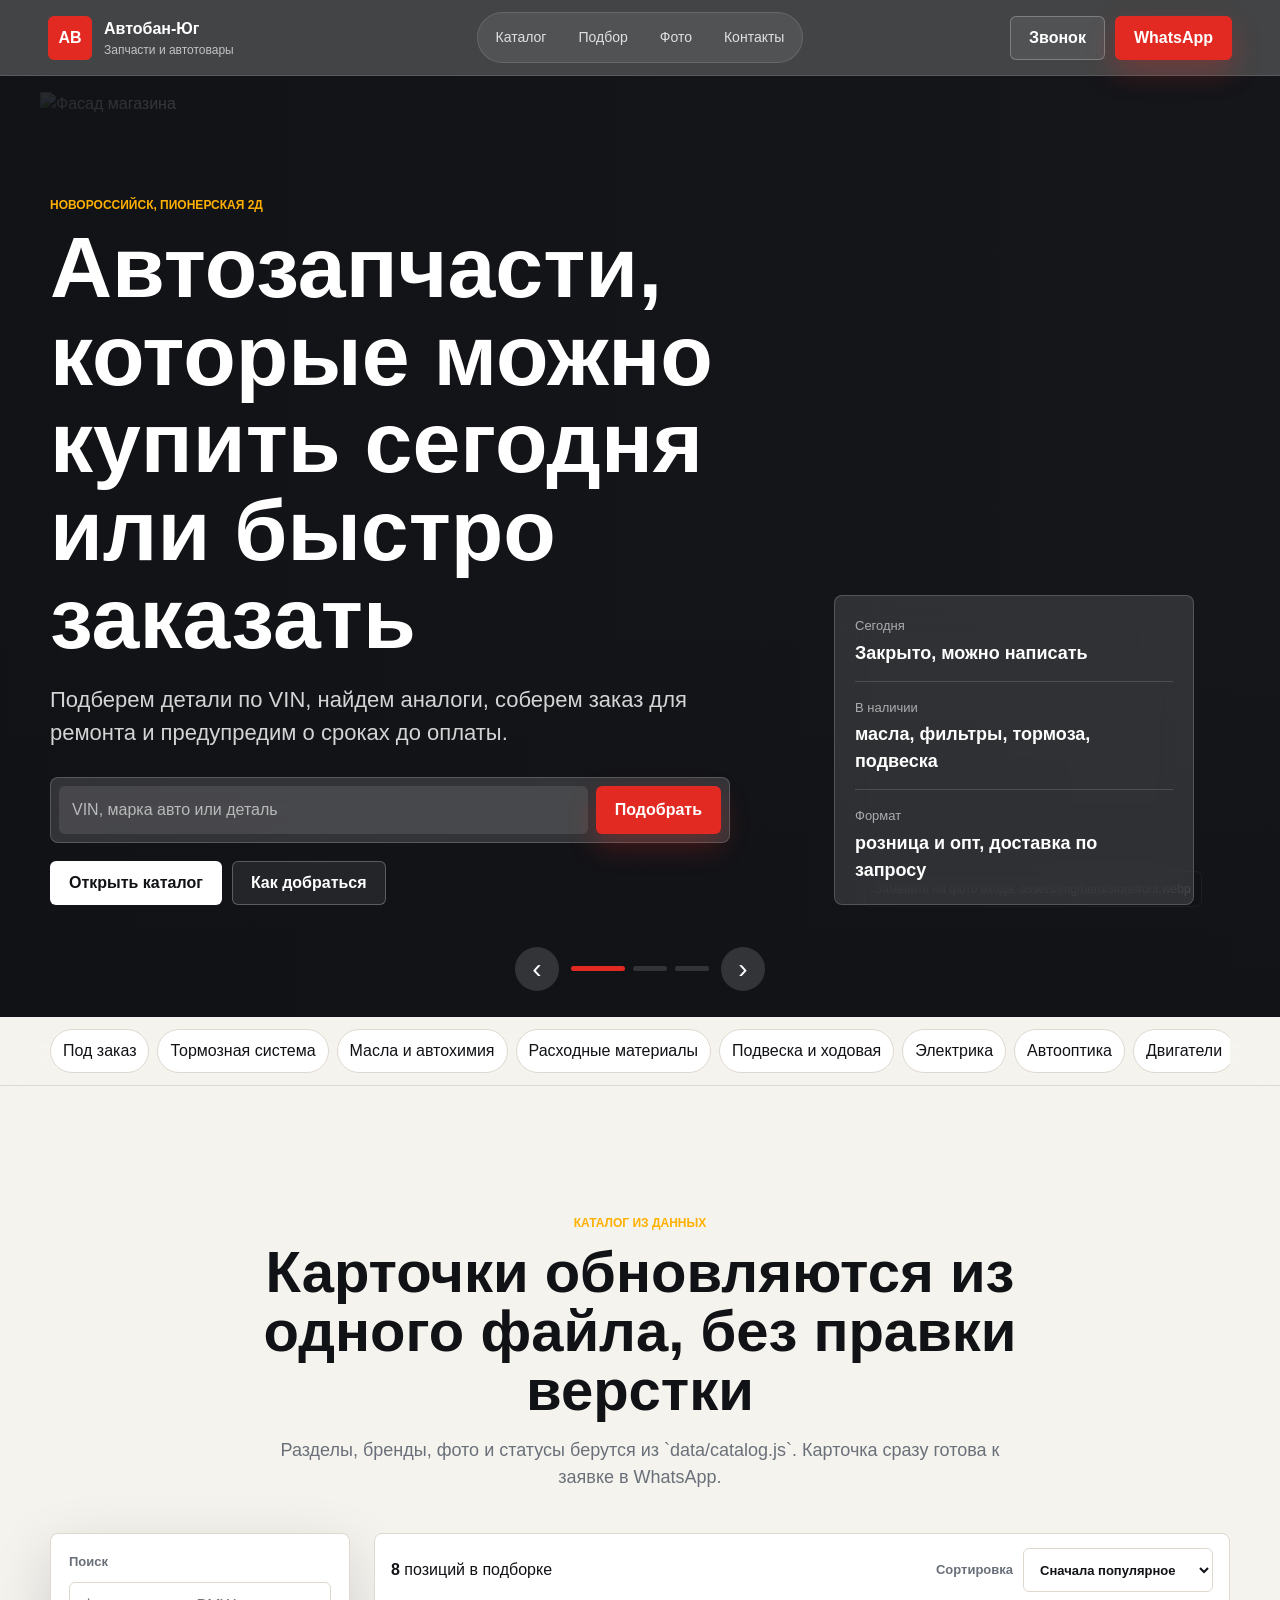
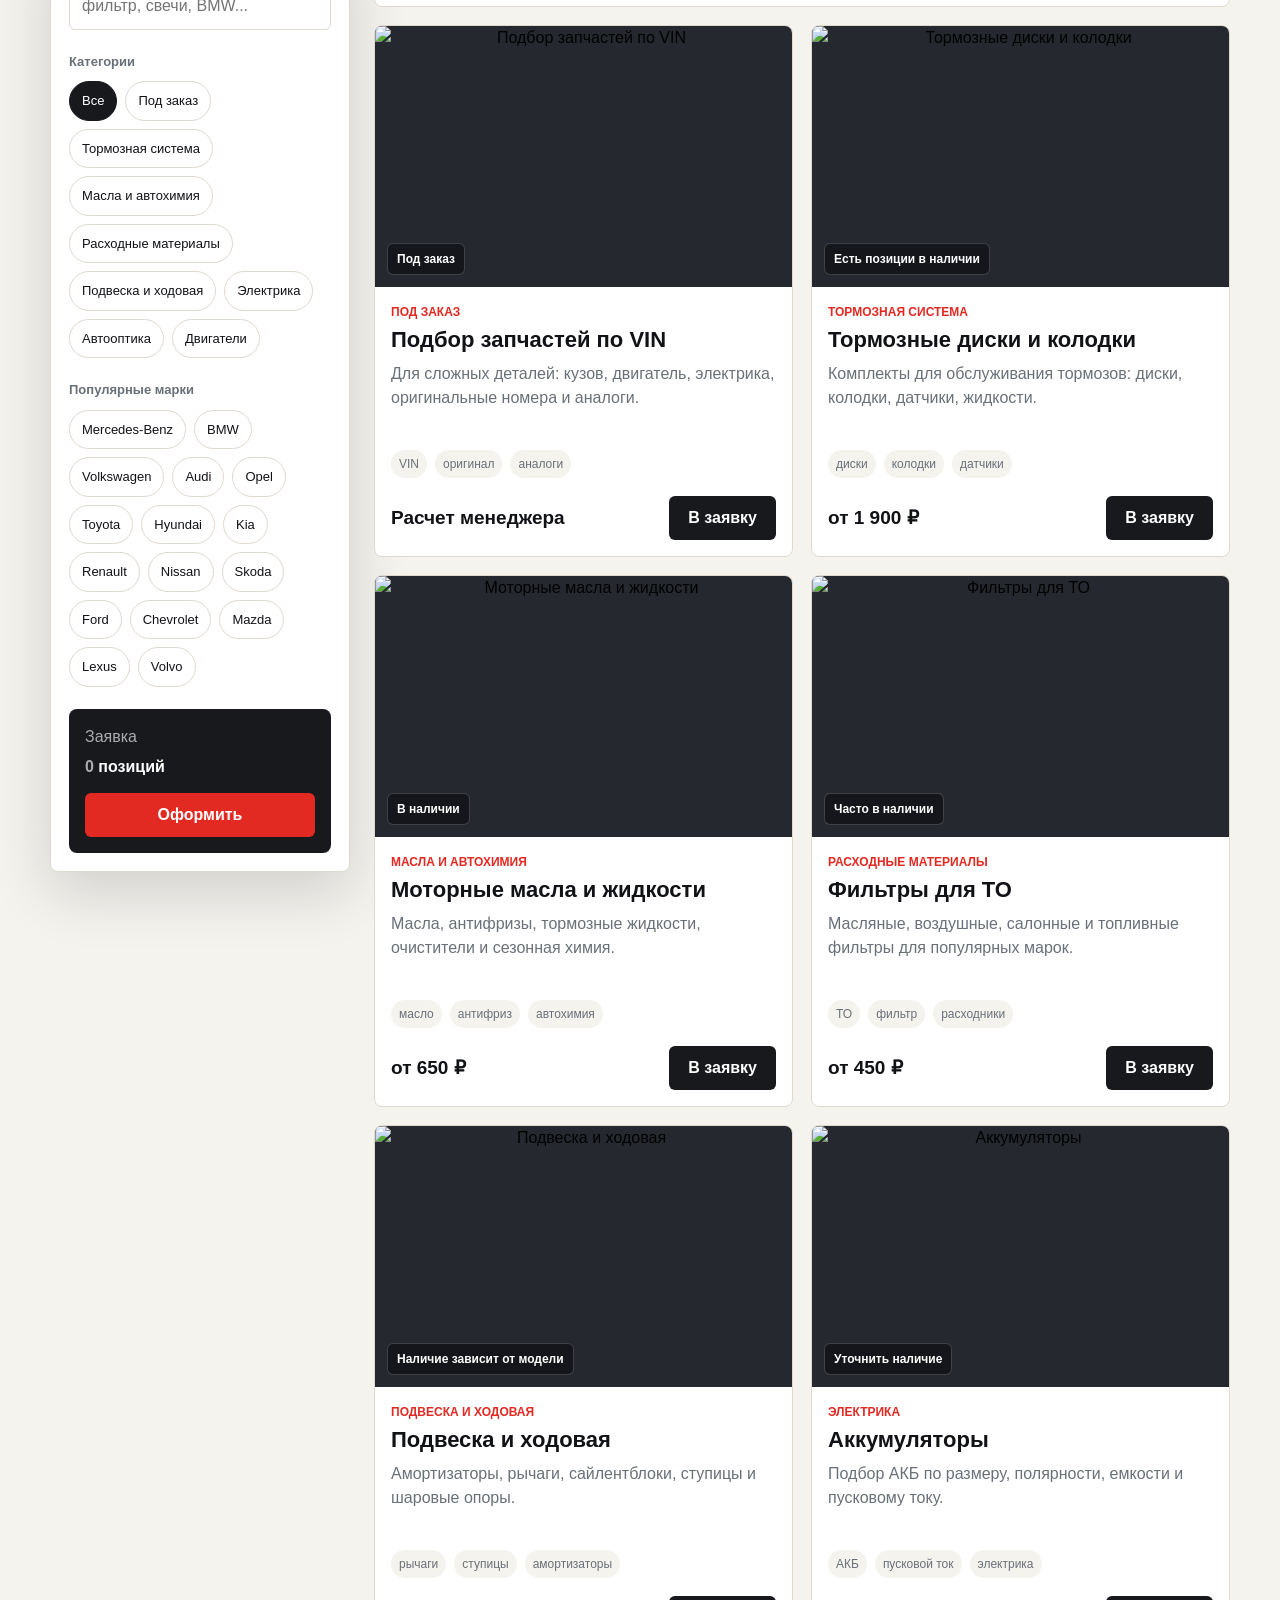
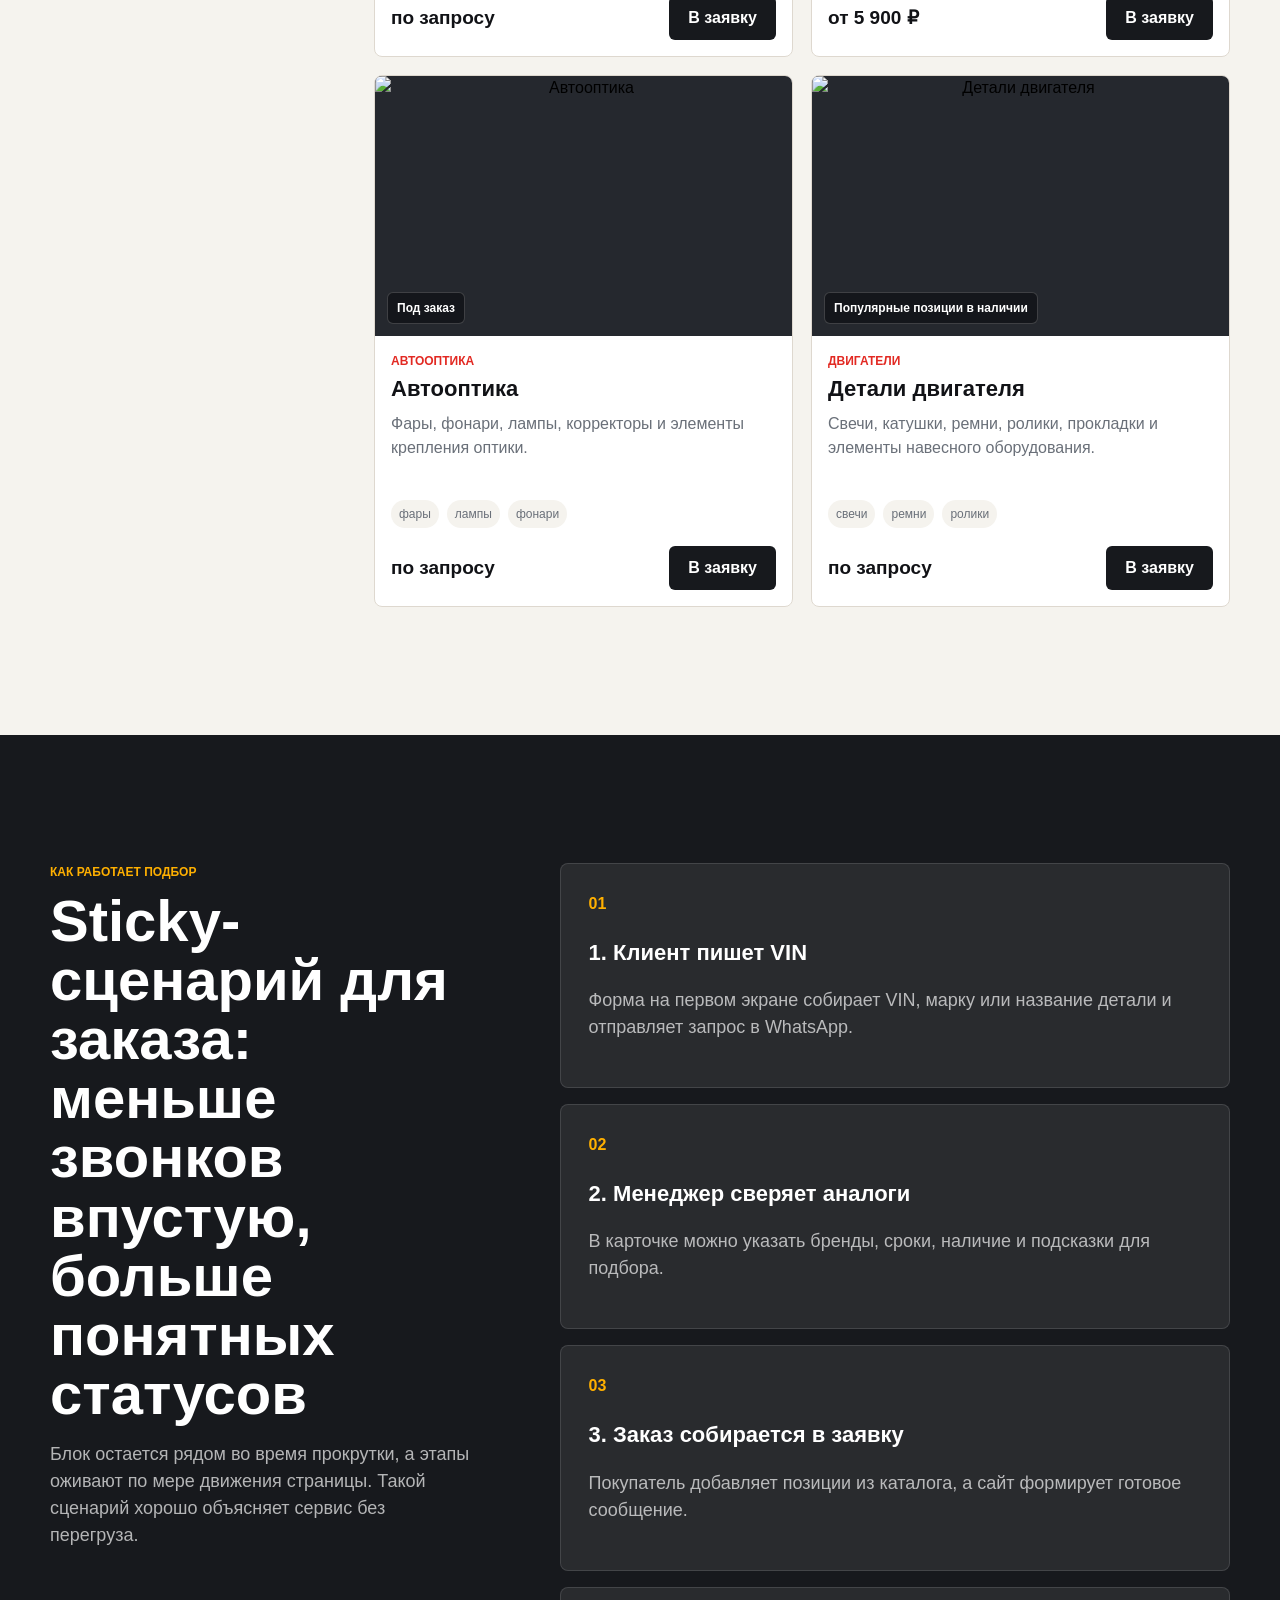
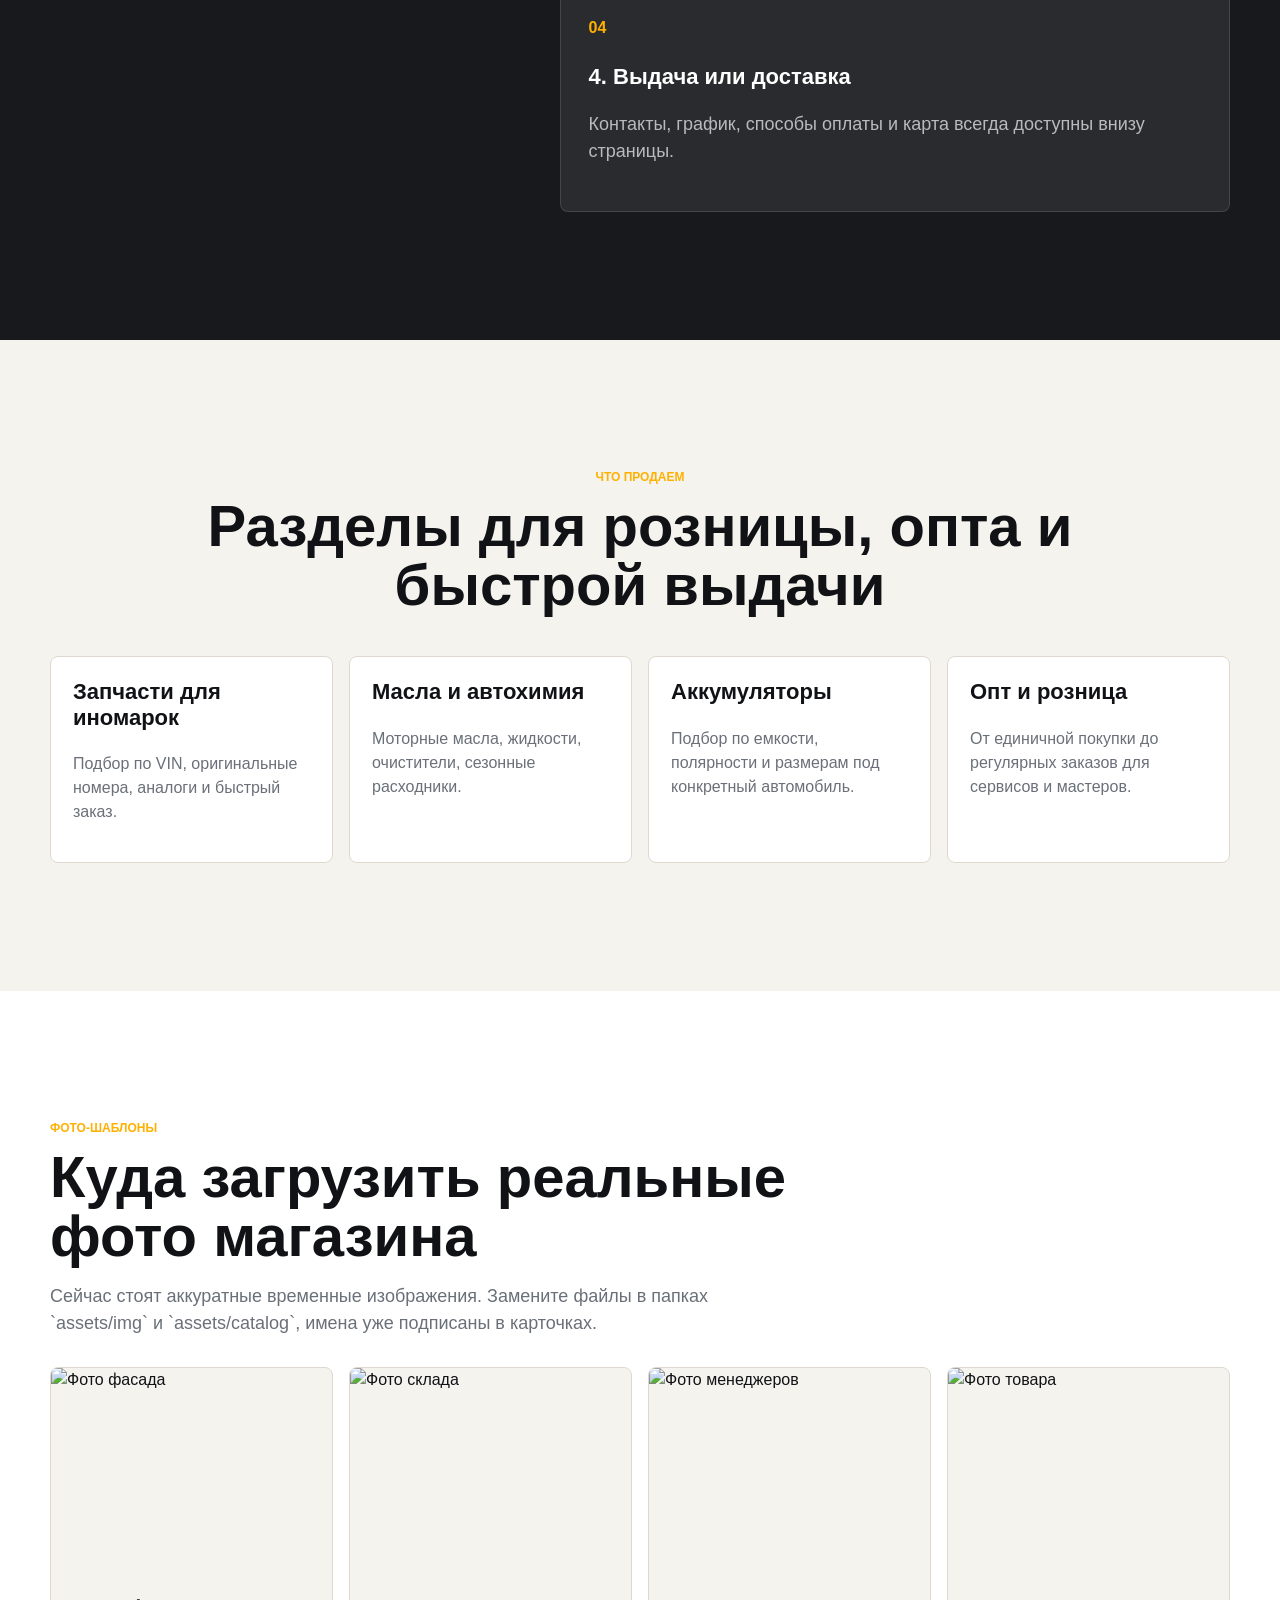
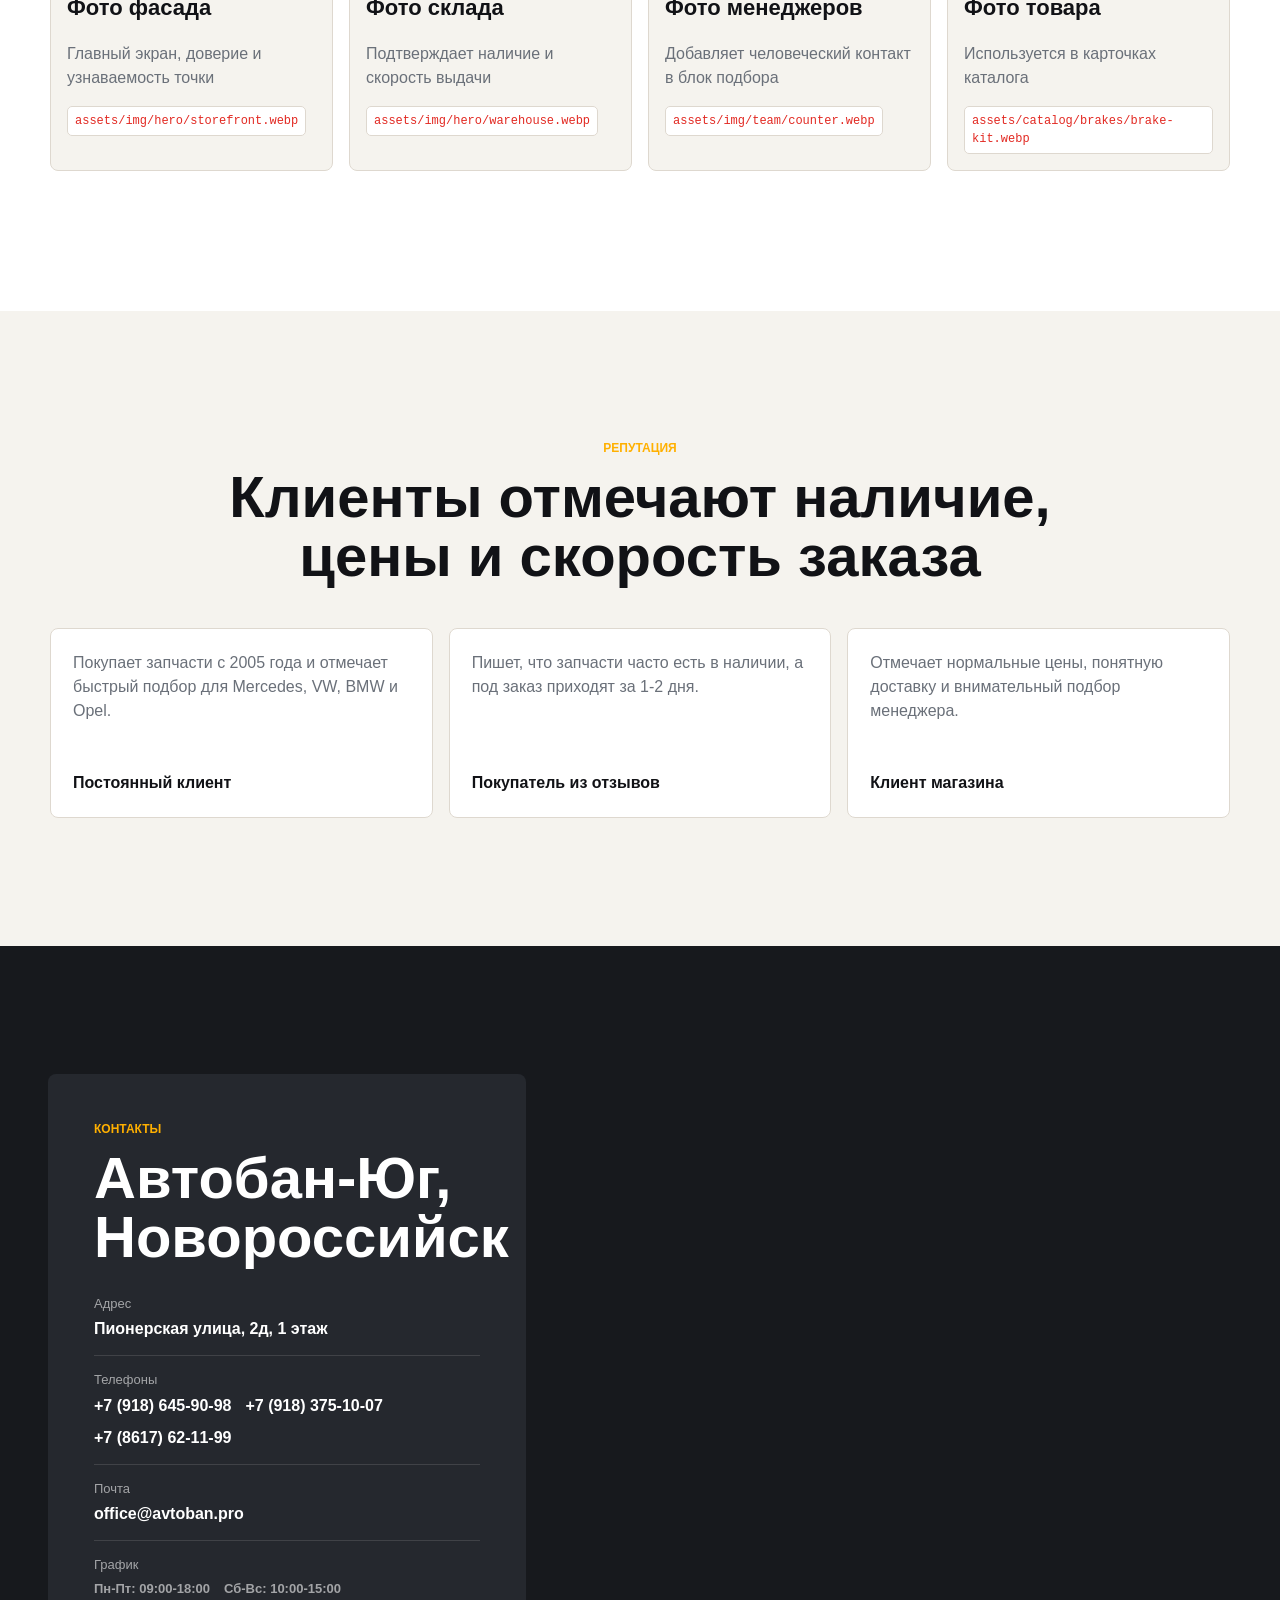
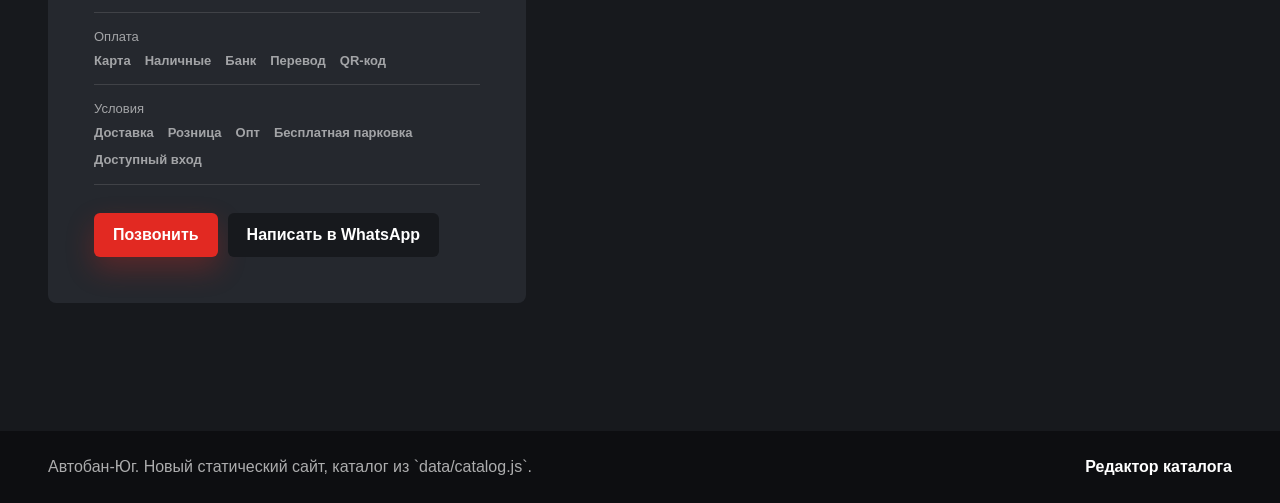
==== index.html @ ac9e3231 "Initial static site for Avtoban" ====
<!doctype html>
<html lang="ru">
  <head>
    <meta charset="utf-8" />
    <meta name="viewport" content="width=device-width, initial-scale=1" />
    <meta
      name="description"
      content="Автобан-Юг: автозапчасти, масла, автохимия и подбор деталей по VIN в Новороссийске."
    />
    <title>Автобан-Юг | Автозапчасти в Новороссийске</title>
    <link rel="preconnect" href="https://images.unsplash.com" />
    <link rel="stylesheet" href="styles.css" />
  </head>
  <body>
    <header class="site-header" data-header>
      <a class="brand" href="#top" aria-label="Автобан-Юг, на главную">
        <span class="brand__mark">AB</span>
        <span>
          <strong>Автобан-Юг</strong>
          <small>Запчасти и автотовары</small>
        </span>
      </a>

      <nav class="main-nav" aria-label="Основная навигация">
        <a href="#catalog">Каталог</a>
        <a href="#process">Подбор</a>
        <a href="#gallery">Фото</a>
        <a href="#contacts">Контакты</a>
      </nav>

      <div class="header-actions">
        <a class="icon-link" href="tel:+79186459098" aria-label="Позвонить">Звонок</a>
        <a
          class="button button--accent"
          href="https://wa.me/79186459098"
          target="_blank"
          rel="noreferrer"
        >
          WhatsApp
        </a>
      </div>
    </header>

    <main id="top">
      <section class="hero" aria-label="Главный экран">
        <div class="hero__media" id="heroTrack"></div>
        <div class="hero__shade"></div>

        <div class="hero__content">
          <div class="hero__copy reveal">
            <p class="eyebrow">Новороссийск, Пионерская 2д</p>
            <h1>Автозапчасти, которые можно купить сегодня или быстро заказать</h1>
            <p class="lead">
              Подберем детали по VIN, найдем аналоги, соберем заказ для ремонта и
              предупредим о сроках до оплаты.
            </p>

            <form class="vin-form" id="vinForm">
              <label class="sr-only" for="vinInput">VIN, марка или название детали</label>
              <input
                id="vinInput"
                name="vin"
                type="text"
                autocomplete="off"
                placeholder="VIN, марка авто или деталь"
              />
              <button class="button button--accent" type="submit">Подобрать</button>
            </form>

            <div class="hero__actions">
              <a class="button button--light" href="#catalog">Открыть каталог</a>
              <a class="button button--ghost" href="#contacts">Как добраться</a>
            </div>
          </div>

          <aside class="hero-panel reveal" aria-label="Короткая информация">
            <div>
              <span class="hero-panel__label">Сегодня</span>
              <strong data-open-status>Проверяем график</strong>
            </div>
            <div>
              <span class="hero-panel__label">В наличии</span>
              <strong>масла, фильтры, тормоза, подвеска</strong>
            </div>
            <div>
              <span class="hero-panel__label">Формат</span>
              <strong>розница и опт, доставка по запросу</strong>
            </div>
          </aside>
        </div>

        <div class="hero-controls" aria-label="Слайды">
          <button class="slider-arrow" type="button" data-hero-prev aria-label="Предыдущий слайд">
            ‹
          </button>
          <div class="hero-dots" id="heroDots"></div>
          <button class="slider-arrow" type="button" data-hero-next aria-label="Следующий слайд">
            ›
          </button>
        </div>
      </section>

      <section class="quick-strip" aria-label="Быстрые разделы">
        <div class="quick-strip__inner" id="quickCategories"></div>
      </section>

      <section class="section section--catalog" id="catalog">
        <div class="section-heading reveal">
          <p class="eyebrow">Каталог из данных</p>
          <h2>Карточки обновляются из одного файла, без правки верстки</h2>
          <p>
            Разделы, бренды, фото и статусы берутся из `data/catalog.js`.
            Карточка сразу готова к заявке в WhatsApp.
          </p>
        </div>

        <div class="catalog-layout">
          <aside class="catalog-panel reveal">
            <div class="field">
              <label for="catalogSearch">Поиск</label>
              <input id="catalogSearch" type="search" placeholder="фильтр, свечи, BMW..." />
            </div>

            <div class="field">
              <span class="field__label">Категории</span>
              <div class="chip-list" id="categoryFilters"></div>
            </div>

            <div class="field">
              <span class="field__label">Популярные марки</span>
              <div class="brand-cloud" id="brandCloud"></div>
            </div>

            <div class="request-box" aria-live="polite">
              <span>Заявка</span>
              <strong><span data-request-count>0</span> позиций</strong>
              <button class="button button--dark" type="button" data-open-request>
                Оформить
              </button>
            </div>
          </aside>

          <div class="catalog-main">
            <div class="catalog-toolbar reveal">
              <p><strong data-catalog-count>0</strong> позиций в подборке</p>
              <label class="sort-control">
                Сортировка
                <select id="catalogSort">
                  <option value="priority">Сначала популярное</option>
                  <option value="stock">Сначала в наличии</option>
                  <option value="name">По названию</option>
                </select>
              </label>
            </div>

            <div class="product-grid" id="productGrid"></div>
          </div>
        </div>
      </section>

      <section class="section section--flow" id="process">
        <div class="flow-layout">
          <div class="flow-copy reveal">
            <p class="eyebrow">Как работает подбор</p>
            <h2>Sticky-сценарий для заказа: меньше звонков впустую, больше понятных статусов</h2>
            <p>
              Блок остается рядом во время прокрутки, а этапы оживают по мере движения
              страницы. Такой сценарий хорошо объясняет сервис без перегруза.
            </p>
          </div>

          <div class="flow-steps" id="flowSteps"></div>
        </div>
      </section>

      <section class="section section--services" id="services">
        <div class="section-heading reveal">
          <p class="eyebrow">Что продаем</p>
          <h2>Разделы для розницы, опта и быстрой выдачи</h2>
        </div>
        <div class="service-grid" id="serviceGrid"></div>
      </section>

      <section class="gallery-section" id="gallery">
        <div class="gallery-track">
          <div class="gallery-intro reveal">
            <p class="eyebrow">Фото-шаблоны</p>
            <h2>Куда загрузить реальные фото магазина</h2>
            <p>
              Сейчас стоят аккуратные временные изображения. Замените файлы в папках
              `assets/img` и `assets/catalog`, имена уже подписаны в карточках.
            </p>
          </div>
          <div class="gallery-cards" id="galleryCards"></div>
        </div>
      </section>

      <section class="section section--reviews">
        <div class="section-heading reveal">
          <p class="eyebrow">Репутация</p>
          <h2>Клиенты отмечают наличие, цены и скорость заказа</h2>
        </div>
        <div class="review-grid" id="reviewGrid"></div>
      </section>

      <section class="contact-section" id="contacts">
        <div class="contact-card reveal">
          <p class="eyebrow">Контакты</p>
          <h2>Автобан-Юг, Новороссийск</h2>
          <div class="contact-list" id="contactList"></div>
          <div class="contact-actions">
            <a class="button button--accent" href="tel:+79186459098">Позвонить</a>
            <a
              class="button button--dark"
              href="https://wa.me/79186459098"
              target="_blank"
              rel="noreferrer"
            >
              Написать в WhatsApp
            </a>
          </div>
        </div>
        <div class="map-card reveal" aria-label="Карта">
          <iframe
            title="Автобан-Юг на карте"
            src="https://yandex.ru/map-widget/v1/?ll=37.783001%2C44.692404&z=16&text=%D0%9D%D0%BE%D0%B2%D0%BE%D1%80%D0%BE%D1%81%D1%81%D0%B8%D0%B9%D1%81%D0%BA%2C%20%D0%9F%D0%B8%D0%BE%D0%BD%D0%B5%D1%80%D1%81%D0%BA%D0%B0%D1%8F%202%D0%B4"
            loading="lazy"
            referrerpolicy="no-referrer-when-downgrade"
          ></iframe>
        </div>
      </section>
    </main>

    <div class="request-drawer" data-request-drawer aria-hidden="true">
      <div class="request-drawer__panel" role="dialog" aria-modal="true" aria-label="Заявка">
        <button class="close-button" type="button" data-close-request aria-label="Закрыть">×</button>
        <p class="eyebrow">Заявка</p>
        <h2>Позиции для подбора</h2>
        <div class="request-items" data-request-items></div>
        <form class="request-form" id="requestForm">
          <label>
            Ваше имя
            <input name="name" type="text" placeholder="Например, Андрей" />
          </label>
          <label>
            Телефон
            <input name="phone" type="tel" placeholder="+7..." />
          </label>
          <label>
            Автомобиль / VIN
            <textarea name="car" rows="3" placeholder="Марка, модель, год, VIN"></textarea>
          </label>
          <button class="button button--accent" type="submit">Отправить в WhatsApp</button>
        </form>
      </div>
    </div>

    <dialog class="product-dialog" id="productDialog">
      <button class="close-button" type="button" data-close-dialog aria-label="Закрыть">×</button>
      <div id="dialogContent"></div>
    </dialog>

    <template id="productTemplate">
      <article class="product-card reveal">
        <button class="product-card__image" type="button" data-open-product>
          <img loading="lazy" alt="" />
          <span class="stock-badge"></span>
        </button>
        <div class="product-card__body">
          <p class="product-card__category"></p>
          <h3></h3>
          <p class="product-card__text"></p>
          <div class="tag-row"></div>
          <div class="product-card__footer">
            <strong class="price-label"></strong>
            <button class="button button--dark" type="button" data-add-request>
              В заявку
            </button>
          </div>
        </div>
      </article>
    </template>

    <footer class="site-footer">
      <p>Автобан-Юг. Новый статический сайт, каталог из `data/catalog.js`.</p>
      <a href="admin.html">Редактор каталога</a>
    </footer>

    <script src="data/catalog.js"></script>
    <script src="scripts.js"></script>
  </body>
</html>
---- styles.css ----
:root {
  color-scheme: light;
  --ink: #111216;
  --muted: #6a7079;
  --paper: #f5f3ee;
  --panel: #ffffff;
  --line: #ded8cf;
  --dark: #17191d;
  --dark-2: #25282e;
  --accent: #e22922;
  --accent-2: #ffb000;
  --green: #20715d;
  --shadow: 0 20px 60px rgba(17, 18, 22, 0.16);
  --radius: 8px;
  --header-h: 76px;
}

* {
  box-sizing: border-box;
}

html {
  scroll-behavior: smooth;
}

body {
  margin: 0;
  background: var(--paper);
  color: var(--ink);
  font-family: Inter, "Segoe UI", Arial, sans-serif;
  line-height: 1.5;
}

body:has(.request-drawer.is-open) {
  overflow: hidden;
}

a {
  color: inherit;
  text-decoration: none;
}

img {
  display: block;
  max-width: 100%;
}

button,
input,
textarea,
select {
  font: inherit;
}

.sr-only {
  position: absolute;
  width: 1px;
  height: 1px;
  padding: 0;
  margin: -1px;
  overflow: hidden;
  clip: rect(0, 0, 0, 0);
  white-space: nowrap;
  border: 0;
}

.site-header {
  position: sticky;
  top: 0;
  z-index: 50;
  display: grid;
  grid-template-columns: minmax(180px, 1fr) auto minmax(180px, 1fr);
  align-items: center;
  gap: 24px;
  min-height: var(--header-h);
  padding: 12px clamp(16px, 4vw, 48px);
  color: #fff;
  background: rgba(17, 18, 22, 0.78);
  backdrop-filter: blur(18px);
  border-bottom: 1px solid rgba(255, 255, 255, 0.12);
  transition: background 260ms ease, box-shadow 260ms ease;
}

.site-header.is-scrolled {
  background: rgba(17, 18, 22, 0.94);
  box-shadow: 0 12px 30px rgba(0, 0, 0, 0.18);
}

.brand {
  display: inline-flex;
  align-items: center;
  gap: 12px;
  min-width: 0;
}

.brand__mark {
  display: grid;
  place-items: center;
  width: 44px;
  height: 44px;
  color: #fff;
  background: var(--accent);
  border-radius: 6px;
  font-weight: 900;
  letter-spacing: 0;
}

.brand strong,
.brand small {
  display: block;
  white-space: nowrap;
}

.brand small {
  color: rgba(255, 255, 255, 0.68);
  font-size: 12px;
}

.main-nav {
  display: inline-flex;
  align-items: center;
  justify-content: center;
  gap: 8px;
  padding: 6px;
  border: 1px solid rgba(255, 255, 255, 0.12);
  border-radius: 999px;
  background: rgba(255, 255, 255, 0.08);
}

.main-nav a {
  padding: 8px 12px;
  border-radius: 999px;
  color: rgba(255, 255, 255, 0.82);
  font-size: 14px;
  transition: color 160ms ease, background 160ms ease;
}

.main-nav a:hover,
.main-nav a:focus-visible {
  color: #fff;
  background: rgba(255, 255, 255, 0.12);
}

.header-actions {
  display: flex;
  justify-content: flex-end;
  align-items: center;
  gap: 10px;
}

.button,
.icon-link {
  display: inline-flex;
  align-items: center;
  justify-content: center;
  min-height: 44px;
  padding: 0 18px;
  border: 1px solid transparent;
  border-radius: 6px;
  font-weight: 800;
  cursor: pointer;
  transition: transform 180ms ease, box-shadow 180ms ease, background 180ms ease, color 180ms ease;
}

.button:hover,
.icon-link:hover {
  transform: translateY(-2px);
}

.button--accent {
  color: #fff;
  background: var(--accent);
  box-shadow: 0 12px 28px rgba(226, 41, 34, 0.28);
}

.button--dark {
  color: #fff;
  background: var(--dark);
}

.button--light {
  color: var(--ink);
  background: #fff;
}

.button--ghost,
.icon-link {
  color: #fff;
  border-color: rgba(255, 255, 255, 0.26);
  background: rgba(255, 255, 255, 0.08);
}

.hero {
  position: relative;
  min-height: calc(100vh - var(--header-h));
  display: grid;
  align-items: end;
  overflow: hidden;
  color: #fff;
  background: var(--dark);
}

.hero__media,
.hero-slide,
.hero__shade {
  position: absolute;
  inset: 0;
}

.hero-slide {
  opacity: 0;
  transform: scale(1.04);
  transition: opacity 900ms ease, transform 2200ms ease;
}

.hero-slide.is-active {
  opacity: 1;
  transform: scale(1);
}

.hero-slide img {
  width: 100%;
  height: 100%;
  object-fit: cover;
}

.hero-slide figcaption {
  position: absolute;
  right: clamp(14px, 3vw, 42px);
  bottom: 94px;
  max-width: min(360px, 80vw);
  padding: 8px 10px;
  color: rgba(255, 255, 255, 0.78);
  font-size: 12px;
  background: rgba(17, 18, 22, 0.66);
  border: 1px solid rgba(255, 255, 255, 0.16);
  border-radius: 6px;
}

.hero__shade {
  background:
    linear-gradient(90deg, rgba(17, 18, 22, 0.9) 0%, rgba(17, 18, 22, 0.62) 42%, rgba(17, 18, 22, 0.28) 100%),
    linear-gradient(0deg, rgba(17, 18, 22, 0.78), rgba(17, 18, 22, 0.18) 42%);
}

.hero__content {
  position: relative;
  z-index: 2;
  width: min(1180px, calc(100% - 32px));
  margin: 0 auto;
  padding: clamp(64px, 10vw, 120px) 0 112px;
  display: grid;
  grid-template-columns: minmax(0, 720px) minmax(280px, 360px);
  align-items: end;
  gap: clamp(24px, 5vw, 64px);
}

.eyebrow {
  margin: 0 0 10px;
  color: var(--accent-2);
  font-size: 12px;
  font-weight: 900;
  letter-spacing: 0;
  text-transform: uppercase;
}

h1,
h2,
h3,
p {
  margin-top: 0;
}

h1,
h2 {
  line-height: 1.02;
  letter-spacing: 0;
}

h1 {
  max-width: 760px;
  margin-bottom: 20px;
  font-size: clamp(42px, 7vw, 86px);
}

h2 {
  margin-bottom: 18px;
  font-size: clamp(32px, 5vw, 58px);
}

h3 {
  line-height: 1.15;
  font-size: 22px;
}

.lead {
  max-width: 650px;
  color: rgba(255, 255, 255, 0.82);
  font-size: clamp(18px, 2vw, 22px);
}

.vin-form {
  display: grid;
  grid-template-columns: minmax(0, 1fr) auto;
  gap: 8px;
  max-width: 680px;
  margin: 28px 0 18px;
  padding: 8px;
  background: rgba(255, 255, 255, 0.14);
  border: 1px solid rgba(255, 255, 255, 0.18);
  border-radius: 8px;
  backdrop-filter: blur(18px);
}

.vin-form input,
.field input,
.request-form input,
.request-form textarea,
.sort-control select,
.admin-form input,
.admin-form textarea,
.admin-form select {
  width: 100%;
  min-height: 44px;
  padding: 11px 12px;
  color: var(--ink);
  background: #fff;
  border: 1px solid var(--line);
  border-radius: 6px;
  outline: none;
}

.vin-form input {
  color: #fff;
  background: rgba(255, 255, 255, 0.1);
  border-color: transparent;
}

.vin-form input::placeholder {
  color: rgba(255, 255, 255, 0.62);
}

.hero__actions,
.contact-actions {
  display: flex;
  flex-wrap: wrap;
  gap: 10px;
}

.hero-panel {
  display: grid;
  gap: 16px;
  padding: 20px;
  background: rgba(255, 255, 255, 0.12);
  border: 1px solid rgba(255, 255, 255, 0.18);
  border-radius: var(--radius);
  backdrop-filter: blur(18px);
}

.hero-panel div {
  padding-bottom: 14px;
  border-bottom: 1px solid rgba(255, 255, 255, 0.14);
}

.hero-panel div:last-child {
  padding-bottom: 0;
  border-bottom: 0;
}

.hero-panel__label {
  display: block;
  color: rgba(255, 255, 255, 0.6);
  font-size: 13px;
}

.hero-panel strong {
  display: block;
  margin-top: 4px;
  font-size: 18px;
}

.hero-controls {
  position: absolute;
  left: 50%;
  bottom: 26px;
  z-index: 3;
  display: inline-flex;
  align-items: center;
  gap: 12px;
  transform: translateX(-50%);
}

.slider-arrow,
.hero-dot {
  border: 0;
  color: #fff;
  background: rgba(255, 255, 255, 0.14);
  cursor: pointer;
}

.slider-arrow {
  width: 44px;
  height: 44px;
  border-radius: 50%;
  font-size: 28px;
  line-height: 1;
}

.hero-dots {
  display: inline-flex;
  gap: 8px;
}

.hero-dot {
  width: 34px;
  height: 5px;
  padding: 0;
  border-radius: 999px;
  transition: width 180ms ease, background 180ms ease;
}

.hero-dot.is-active {
  width: 54px;
  background: var(--accent);
}

.quick-strip {
  position: sticky;
  top: var(--header-h);
  z-index: 20;
  padding: 12px 0;
  background: rgba(245, 243, 238, 0.92);
  border-bottom: 1px solid var(--line);
  backdrop-filter: blur(18px);
}

.quick-strip__inner {
  display: flex;
  gap: 8px;
  width: min(1180px, calc(100% - 32px));
  margin: 0 auto;
  overflow-x: auto;
  scrollbar-width: none;
}

.quick-strip__inner::-webkit-scrollbar {
  display: none;
}

.quick-strip a,
.chip,
.brand-pill {
  flex: 0 0 auto;
  padding: 9px 12px;
  color: var(--ink);
  background: #fff;
  border: 1px solid var(--line);
  border-radius: 999px;
  cursor: pointer;
  transition: background 180ms ease, color 180ms ease, border-color 180ms ease;
}

.quick-strip a:hover,
.chip.is-active,
.brand-pill.is-active {
  color: #fff;
  background: var(--dark);
  border-color: var(--dark);
}

.section {
  padding: clamp(70px, 10vw, 130px) clamp(16px, 4vw, 48px);
}

.section-heading {
  width: min(900px, 100%);
  margin: 0 auto 42px;
  text-align: center;
}

.section-heading p:not(.eyebrow) {
  margin-inline: auto;
  max-width: 720px;
  color: var(--muted);
  font-size: 18px;
}

.catalog-layout {
  width: min(1180px, 100%);
  margin: 0 auto;
  display: grid;
  grid-template-columns: 300px minmax(0, 1fr);
  gap: 24px;
}

.catalog-panel {
  position: sticky;
  top: calc(var(--header-h) + 76px);
  align-self: start;
  display: grid;
  gap: 22px;
  padding: 18px;
  background: #fff;
  border: 1px solid var(--line);
  border-radius: var(--radius);
  box-shadow: var(--shadow);
}

.field {
  display: grid;
  gap: 10px;
}

.field label,
.field__label,
.sort-control {
  color: var(--muted);
  font-size: 13px;
  font-weight: 800;
}

.chip-list,
.brand-cloud,
.tag-row {
  display: flex;
  flex-wrap: wrap;
  gap: 8px;
}

.chip,
.brand-pill {
  font-size: 13px;
}

.request-box {
  display: grid;
  gap: 6px;
  padding: 16px;
  color: #fff;
  background: var(--dark);
  border-radius: var(--radius);
}

.request-box span {
  color: rgba(255, 255, 255, 0.64);
}

.request-box .button {
  margin-top: 8px;
  background: var(--accent);
}

.catalog-main {
  min-width: 0;
}

.catalog-toolbar {
  display: flex;
  align-items: center;
  justify-content: space-between;
  gap: 16px;
  margin-bottom: 18px;
  padding: 14px 16px;
  background: #fff;
  border: 1px solid var(--line);
  border-radius: var(--radius);
}

.catalog-toolbar p {
  margin: 0;
}

.sort-control {
  display: inline-flex;
  align-items: center;
  gap: 10px;
}

.sort-control select {
  min-width: 190px;
}

.product-grid {
  display: grid;
  grid-template-columns: repeat(2, minmax(0, 1fr));
  gap: 18px;
}

.product-card {
  overflow: hidden;
  background: #fff;
  border: 1px solid var(--line);
  border-radius: var(--radius);
  transition: transform 220ms ease, box-shadow 220ms ease, border-color 220ms ease;
}

.product-card:hover {
  transform: translateY(-5px);
  border-color: rgba(226, 41, 34, 0.32);
  box-shadow: var(--shadow);
}

.product-card__image {
  position: relative;
  width: 100%;
  aspect-ratio: 16 / 10;
  padding: 0;
  overflow: hidden;
  border: 0;
  background: var(--dark-2);
  cursor: pointer;
}

.product-card__image img {
  width: 100%;
  height: 100%;
  object-fit: cover;
  transition: transform 700ms ease;
}

.product-card:hover .product-card__image img {
  transform: scale(1.06);
}

.stock-badge {
  position: absolute;
  left: 12px;
  bottom: 12px;
  max-width: calc(100% - 24px);
  padding: 6px 9px;
  color: #fff;
  background: rgba(17, 18, 22, 0.76);
  border: 1px solid rgba(255, 255, 255, 0.18);
  border-radius: 6px;
  font-size: 12px;
  font-weight: 800;
}

.product-card__body {
  padding: 16px;
}

.product-card__category {
  margin-bottom: 6px;
  color: var(--accent);
  font-size: 12px;
  font-weight: 900;
  text-transform: uppercase;
}

.product-card h3 {
  margin-bottom: 10px;
  cursor: pointer;
}

.product-card__text {
  min-height: 72px;
  color: var(--muted);
}

.tag-row span {
  padding: 5px 8px;
  background: var(--paper);
  border-radius: 999px;
  color: var(--muted);
  font-size: 12px;
}

.product-card__footer {
  display: flex;
  align-items: center;
  justify-content: space-between;
  gap: 12px;
  margin-top: 18px;
}

.price-label {
  font-size: 19px;
}

.section--flow {
  background: var(--dark);
  color: #fff;
}

.flow-layout {
  width: min(1180px, 100%);
  margin: 0 auto;
  display: grid;
  grid-template-columns: minmax(260px, 420px) minmax(0, 1fr);
  gap: clamp(28px, 7vw, 90px);
}

.flow-copy {
  position: sticky;
  top: calc(var(--header-h) + 50px);
  align-self: start;
}

.flow-copy p:not(.eyebrow) {
  color: rgba(255, 255, 255, 0.68);
  font-size: 18px;
}

.flow-steps {
  display: grid;
  gap: 16px;
}

.flow-step {
  min-height: 210px;
  padding: 28px;
  background: rgba(255, 255, 255, 0.08);
  border: 1px solid rgba(255, 255, 255, 0.12);
  border-radius: var(--radius);
}

.flow-step span {
  display: inline-block;
  margin-bottom: 24px;
  color: var(--accent-2);
  font-weight: 900;
}

.flow-step p {
  color: rgba(255, 255, 255, 0.68);
  font-size: 18px;
}

.service-grid,
.review-grid {
  width: min(1180px, 100%);
  margin: 0 auto;
  display: grid;
  grid-template-columns: repeat(4, minmax(0, 1fr));
  gap: 16px;
}

.service-card,
.review-card {
  padding: 22px;
  background: #fff;
  border: 1px solid var(--line);
  border-radius: var(--radius);
}

.service-card p,
.review-card p {
  color: var(--muted);
}

.gallery-section {
  min-height: 100vh;
  padding: clamp(70px, 10vw, 130px) 0;
  background: #fff;
  overflow: hidden;
}

.gallery-track {
  width: min(1180px, calc(100% - 32px));
  margin: 0 auto;
}

.gallery-intro {
  max-width: 760px;
  margin-bottom: 30px;
}

.gallery-intro p:not(.eyebrow) {
  color: var(--muted);
  font-size: 18px;
}

.gallery-cards {
  display: grid;
  grid-template-columns: repeat(4, minmax(260px, 1fr));
  gap: 16px;
  overflow-x: auto;
  padding-bottom: 12px;
  scroll-snap-type: x mandatory;
}

.gallery-card {
  min-width: 260px;
  overflow: hidden;
  background: var(--paper);
  border: 1px solid var(--line);
  border-radius: var(--radius);
  scroll-snap-align: start;
}

.gallery-card img {
  width: 100%;
  aspect-ratio: 4 / 3;
  object-fit: cover;
}

.gallery-card div {
  padding: 16px;
}

.gallery-card p {
  color: var(--muted);
}

code {
  display: inline-block;
  max-width: 100%;
  padding: 5px 7px;
  overflow-wrap: anywhere;
  color: var(--accent);
  background: #fff;
  border: 1px solid var(--line);
  border-radius: 5px;
  font-size: 12px;
}

.review-grid {
  grid-template-columns: repeat(3, minmax(0, 1fr));
}

.review-card {
  min-height: 190px;
  display: flex;
  flex-direction: column;
  justify-content: space-between;
}

.contact-section {
  display: grid;
  grid-template-columns: minmax(300px, 0.82fr) minmax(320px, 1.18fr);
  gap: 18px;
  padding: clamp(70px, 10vw, 130px) clamp(16px, 4vw, 48px);
  background: var(--dark);
}

.contact-card,
.map-card {
  overflow: hidden;
  min-height: 560px;
  border-radius: var(--radius);
}

.contact-card {
  padding: clamp(24px, 5vw, 46px);
  color: #fff;
  background: var(--dark-2);
}

.contact-list {
  display: grid;
  gap: 14px;
  margin: 28px 0;
}

.contact-list div {
  display: grid;
  gap: 4px;
  padding-bottom: 14px;
  border-bottom: 1px solid rgba(255, 255, 255, 0.12);
}

.contact-list span {
  color: rgba(255, 255, 255, 0.58);
  font-size: 13px;
}

.contact-list strong {
  display: flex;
  flex-wrap: wrap;
  gap: 8px 14px;
  color: #fff;
}

.map-card iframe {
  width: 100%;
  height: 100%;
  min-height: 560px;
  border: 0;
  filter: saturate(0.9) contrast(1.02);
}

.request-drawer {
  position: fixed;
  inset: 0;
  z-index: 80;
  display: grid;
  justify-items: end;
  background: rgba(17, 18, 22, 0.42);
  opacity: 0;
  pointer-events: none;
  transition: opacity 220ms ease;
}

.request-drawer.is-open {
  opacity: 1;
  pointer-events: auto;
}

.request-drawer__panel {
  position: relative;
  width: min(480px, 100%);
  height: 100%;
  padding: 28px;
  overflow: auto;
  background: #fff;
  transform: translateX(100%);
  transition: transform 260ms ease;
}

.request-drawer.is-open .request-drawer__panel {
  transform: translateX(0);
}

.close-button {
  position: absolute;
  top: 14px;
  right: 14px;
  width: 42px;
  height: 42px;
  color: var(--ink);
  background: var(--paper);
  border: 1px solid var(--line);
  border-radius: 50%;
  font-size: 26px;
  line-height: 1;
  cursor: pointer;
}

.request-items {
  display: grid;
  gap: 10px;
  margin: 20px 0;
}

.request-item {
  position: relative;
  display: grid;
  gap: 3px;
  padding: 14px 46px 14px 14px;
  background: var(--paper);
  border: 1px solid var(--line);
  border-radius: var(--radius);
}

.request-item span,
.empty-state {
  color: var(--muted);
}

.request-item button {
  position: absolute;
  top: 10px;
  right: 10px;
  width: 28px;
  height: 28px;
  border: 0;
  border-radius: 50%;
  color: #fff;
  background: var(--accent);
  cursor: pointer;
}

.request-form {
  display: grid;
  gap: 14px;
}

.request-form label {
  display: grid;
  gap: 7px;
  color: var(--muted);
  font-size: 13px;
  font-weight: 800;
}

.product-dialog {
  width: min(900px, calc(100% - 32px));
  border: 0;
  border-radius: var(--radius);
  padding: 0;
  box-shadow: var(--shadow);
}

.product-dialog::backdrop {
  background: rgba(17, 18, 22, 0.55);
}

.dialog-grid {
  display: grid;
  grid-template-columns: minmax(260px, 0.9fr) minmax(280px, 1.1fr);
  gap: 28px;
  padding: 28px;
}

.dialog-grid img {
  width: 100%;
  height: 100%;
  min-height: 360px;
  object-fit: cover;
  border-radius: var(--radius);
}

.product-facts {
  display: grid;
  gap: 10px;
  margin: 24px 0;
}

.product-facts div {
  display: grid;
  grid-template-columns: 120px minmax(0, 1fr);
  gap: 12px;
  padding-bottom: 10px;
  border-bottom: 1px solid var(--line);
}

.product-facts dt {
  color: var(--muted);
}

.product-facts dd {
  margin: 0;
  font-weight: 800;
}

.site-footer {
  display: flex;
  justify-content: space-between;
  gap: 16px;
  padding: 24px clamp(16px, 4vw, 48px);
  color: rgba(255, 255, 255, 0.66);
  background: #0d0e11;
}

.site-footer p {
  margin: 0;
}

.site-footer a {
  color: #fff;
  font-weight: 800;
}

.admin-page {
  background: var(--paper);
}

.admin-shell {
  width: min(1180px, calc(100% - 32px));
  margin: 0 auto;
  padding: clamp(56px, 8vw, 100px) 0;
}

.admin-hero {
  max-width: 780px;
  margin-bottom: 34px;
}

.admin-hero h1 {
  color: var(--ink);
  font-size: clamp(42px, 6vw, 72px);
}

.admin-hero p:not(.eyebrow),
.export-panel p:not(.eyebrow) {
  color: var(--muted);
  font-size: 18px;
}

.admin-grid {
  display: grid;
  grid-template-columns: minmax(280px, 420px) minmax(0, 1fr);
  gap: 22px;
  align-items: start;
}

.admin-form,
.admin-preview,
.export-panel {
  background: #fff;
  border: 1px solid var(--line);
  border-radius: var(--radius);
  box-shadow: var(--shadow);
}

.admin-form {
  position: sticky;
  top: calc(var(--header-h) + 24px);
  display: grid;
  gap: 13px;
  padding: 18px;
}

.admin-form label {
  display: grid;
  gap: 7px;
  color: var(--muted);
  font-size: 13px;
  font-weight: 800;
}

.admin-preview {
  padding: 18px;
}

.admin-products {
  display: grid;
  gap: 10px;
}

.admin-product {
  position: relative;
  display: grid;
  gap: 8px;
  padding: 14px 50px 14px 14px;
  background: var(--paper);
  border: 1px solid var(--line);
  border-radius: var(--radius);
}

.admin-product strong,
.admin-product span,
.admin-product code {
  display: block;
}

.admin-product span {
  margin: 4px 0 8px;
  color: var(--muted);
}

.admin-product button {
  position: absolute;
  top: 12px;
  right: 12px;
  width: 30px;
  height: 30px;
  color: #fff;
  background: var(--accent);
  border: 0;
  border-radius: 50%;
  cursor: pointer;
}

.export-panel {
  display: grid;
  gap: 18px;
  margin-top: 24px;
  padding: 24px;
}

.export-panel textarea {
  width: 100%;
  min-height: 320px;
  padding: 14px;
  resize: vertical;
  color: var(--ink);
  background: var(--paper);
  border: 1px solid var(--line);
  border-radius: var(--radius);
  font-family: "Cascadia Mono", Consolas, monospace;
  font-size: 13px;
  line-height: 1.5;
}

.reveal {
  opacity: 0;
  transform: translateY(22px);
  transition: opacity 520ms ease, transform 520ms ease;
}

.reveal.is-visible {
  opacity: 1;
  transform: translateY(0);
}

@media (prefers-reduced-motion: reduce) {
  *,
  *::before,
  *::after {
    scroll-behavior: auto !important;
    transition-duration: 0.01ms !important;
    animation-duration: 0.01ms !important;
  }
}

@media (max-width: 980px) {
  .site-header {
    grid-template-columns: 1fr auto;
  }

  .main-nav {
    order: 3;
    grid-column: 1 / -1;
    width: 100%;
    overflow-x: auto;
    justify-content: flex-start;
    border-radius: 8px;
  }

  .hero__content,
  .catalog-layout,
  .flow-layout,
  .contact-section,
  .dialog-grid {
    grid-template-columns: 1fr;
  }

  .catalog-panel,
  .flow-copy {
    position: static;
  }

  .product-grid,
  .service-grid,
  .review-grid,
  .admin-grid {
    grid-template-columns: repeat(2, minmax(0, 1fr));
  }

  .admin-form {
    position: static;
  }

  .contact-card,
  .map-card,
  .map-card iframe {
    min-height: 430px;
  }
}

@media (max-width: 640px) {
  :root {
    --header-h: 118px;
  }

  .site-header {
    padding: 10px 14px;
    gap: 10px;
  }

  .brand small,
  .icon-link {
    display: none;
  }

  .brand__mark {
    width: 40px;
    height: 40px;
  }

  .header-actions .button {
    min-height: 40px;
    padding-inline: 12px;
  }

  .hero {
    min-height: 760px;
  }

  .hero__content {
    width: calc(100% - 28px);
    padding-bottom: 120px;
  }

  .hero-slide figcaption {
    display: none;
  }

  .vin-form,
  .catalog-toolbar,
  .product-card__footer,
  .site-footer {
    grid-template-columns: 1fr;
    flex-direction: column;
    align-items: stretch;
  }

  .hero__actions,
  .contact-actions {
    display: grid;
  }

  .product-grid,
  .service-grid,
  .review-grid,
  .admin-grid {
    grid-template-columns: 1fr;
  }

  .gallery-cards {
    grid-template-columns: repeat(4, minmax(240px, 82vw));
  }

  .product-facts div {
    grid-template-columns: 1fr;
    gap: 2px;
  }
}
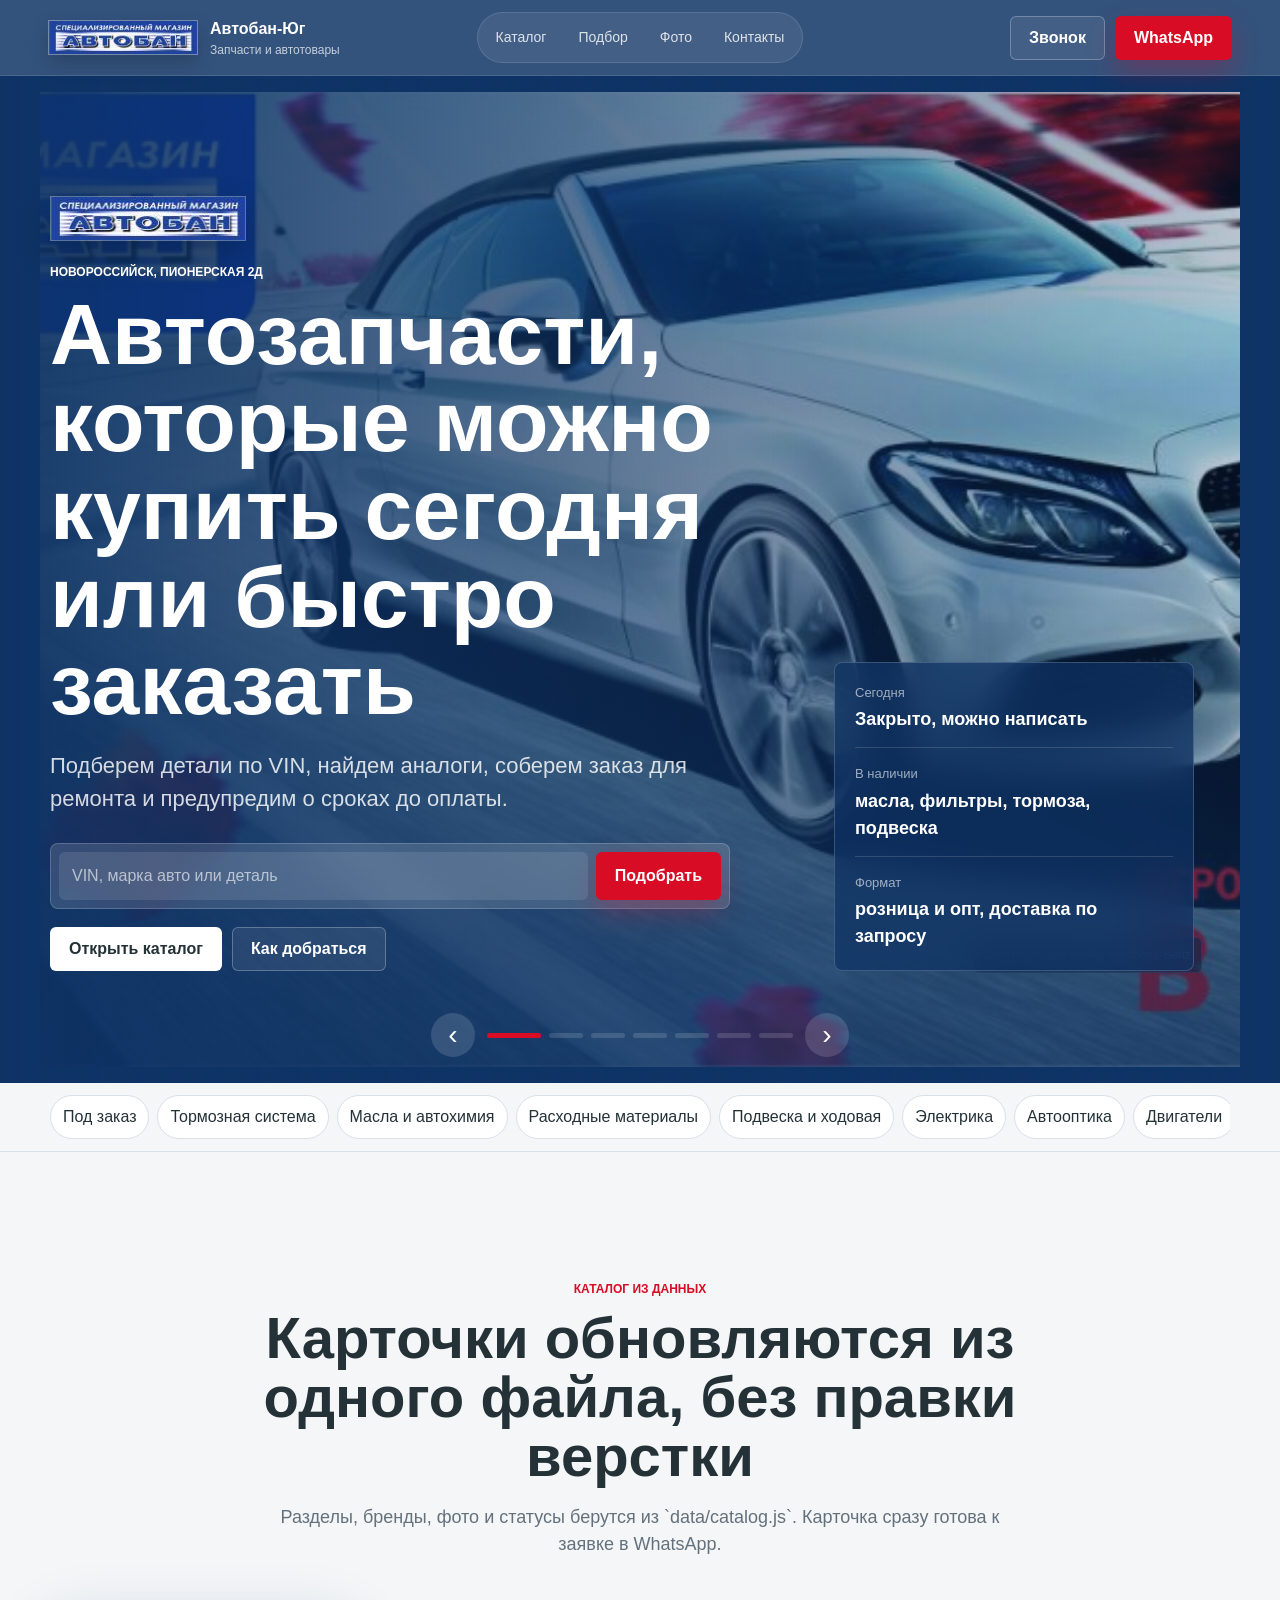
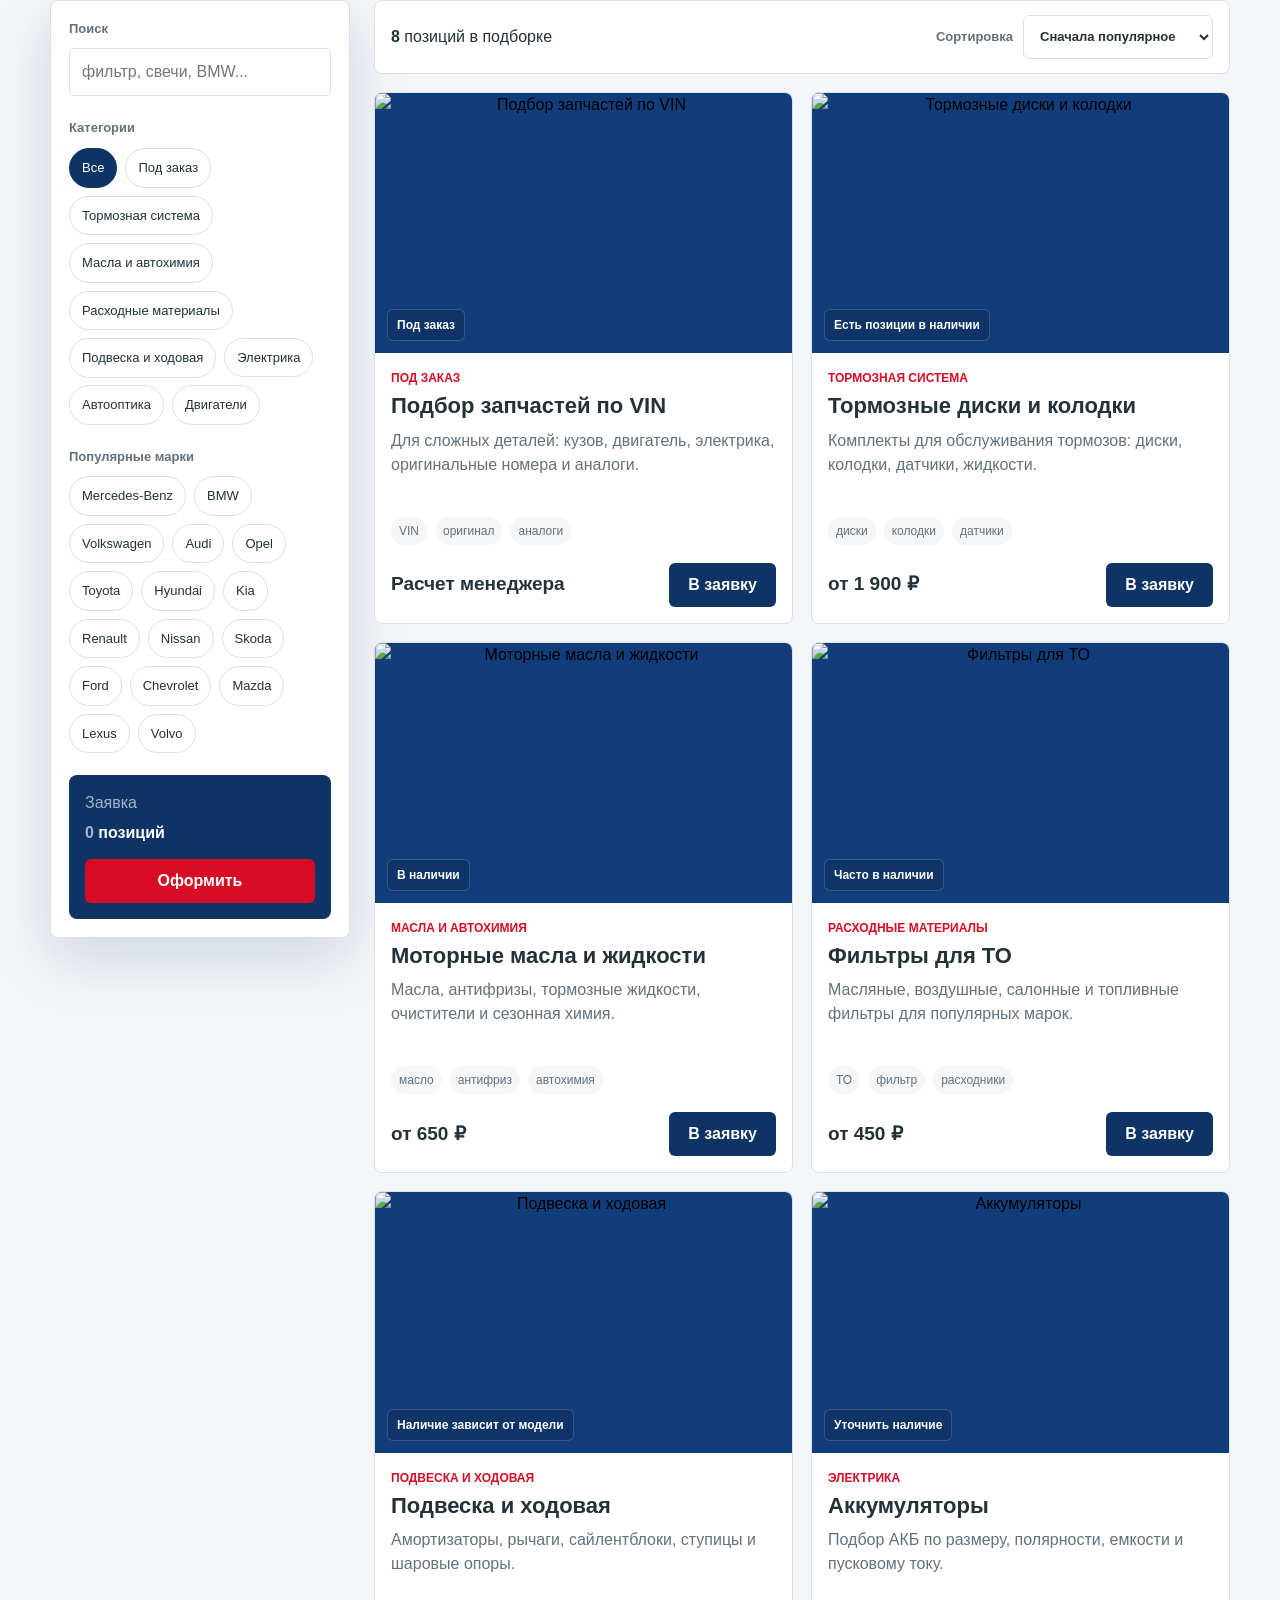
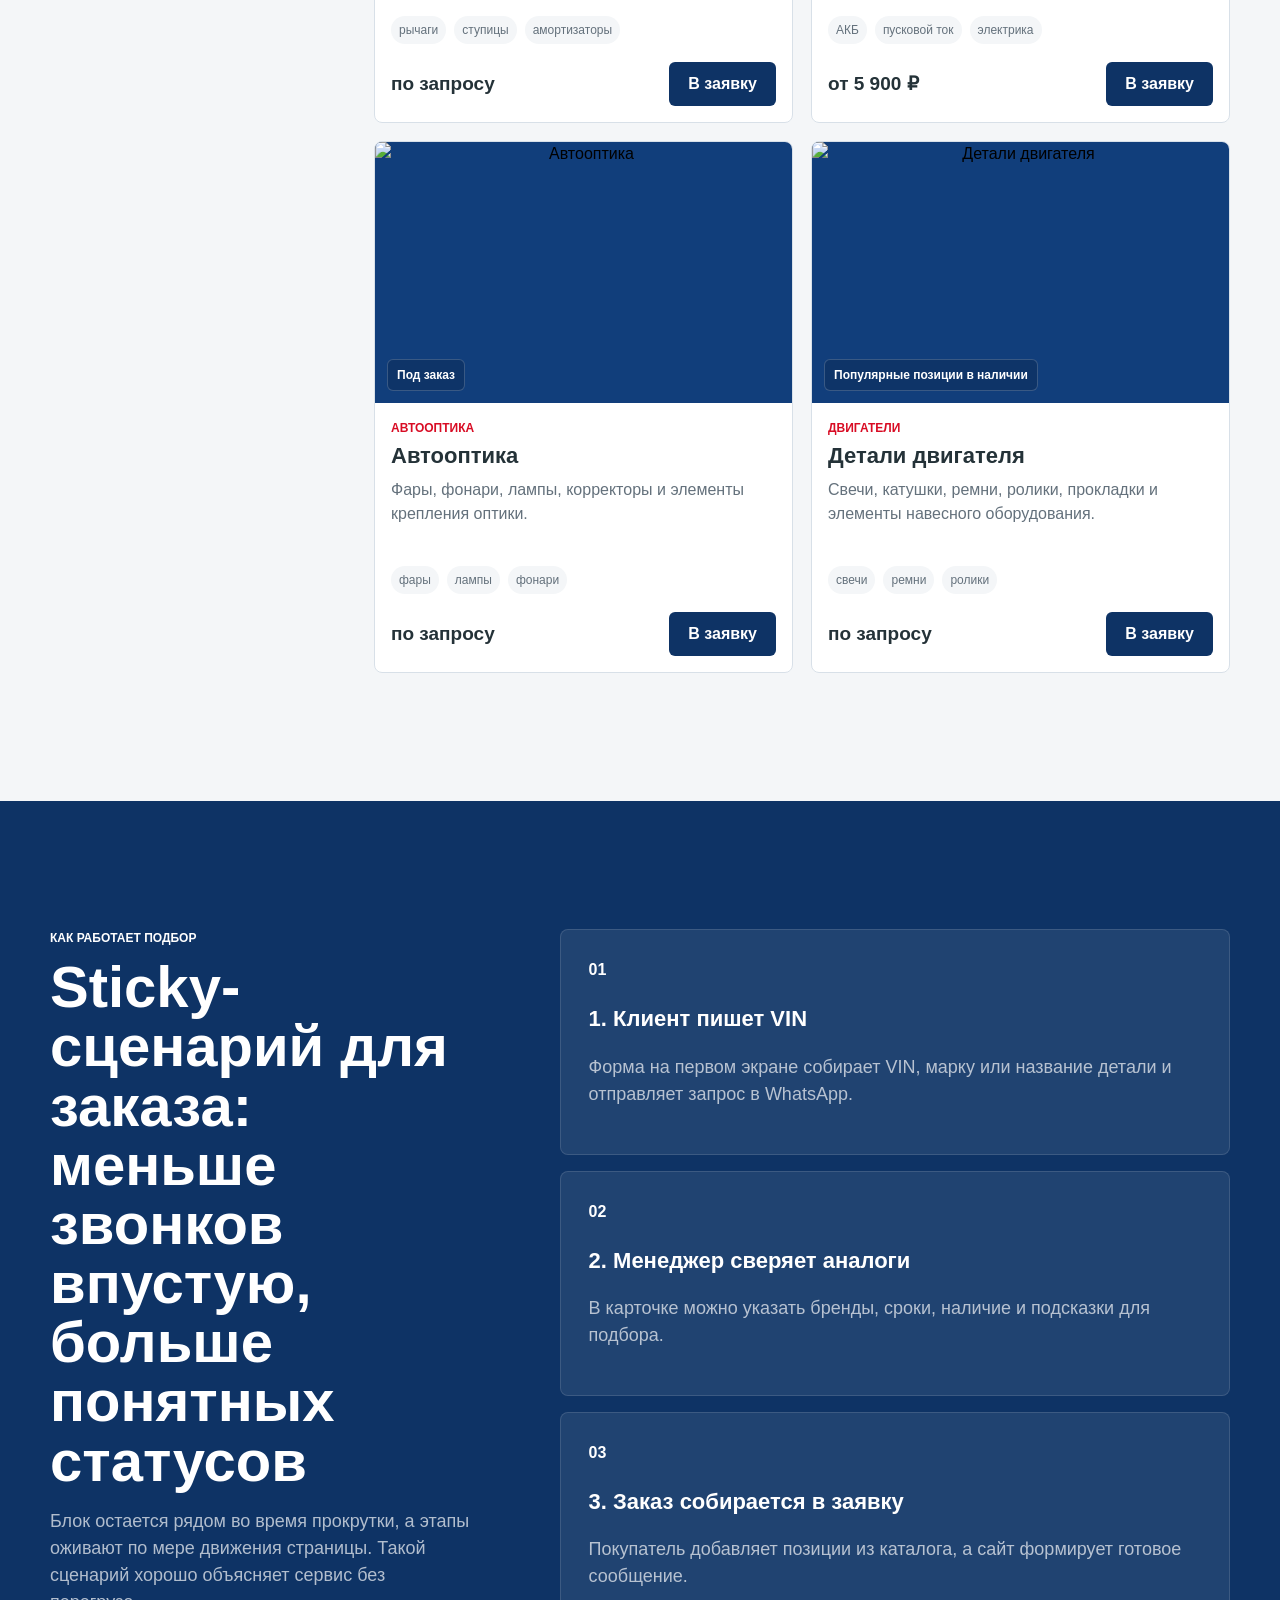
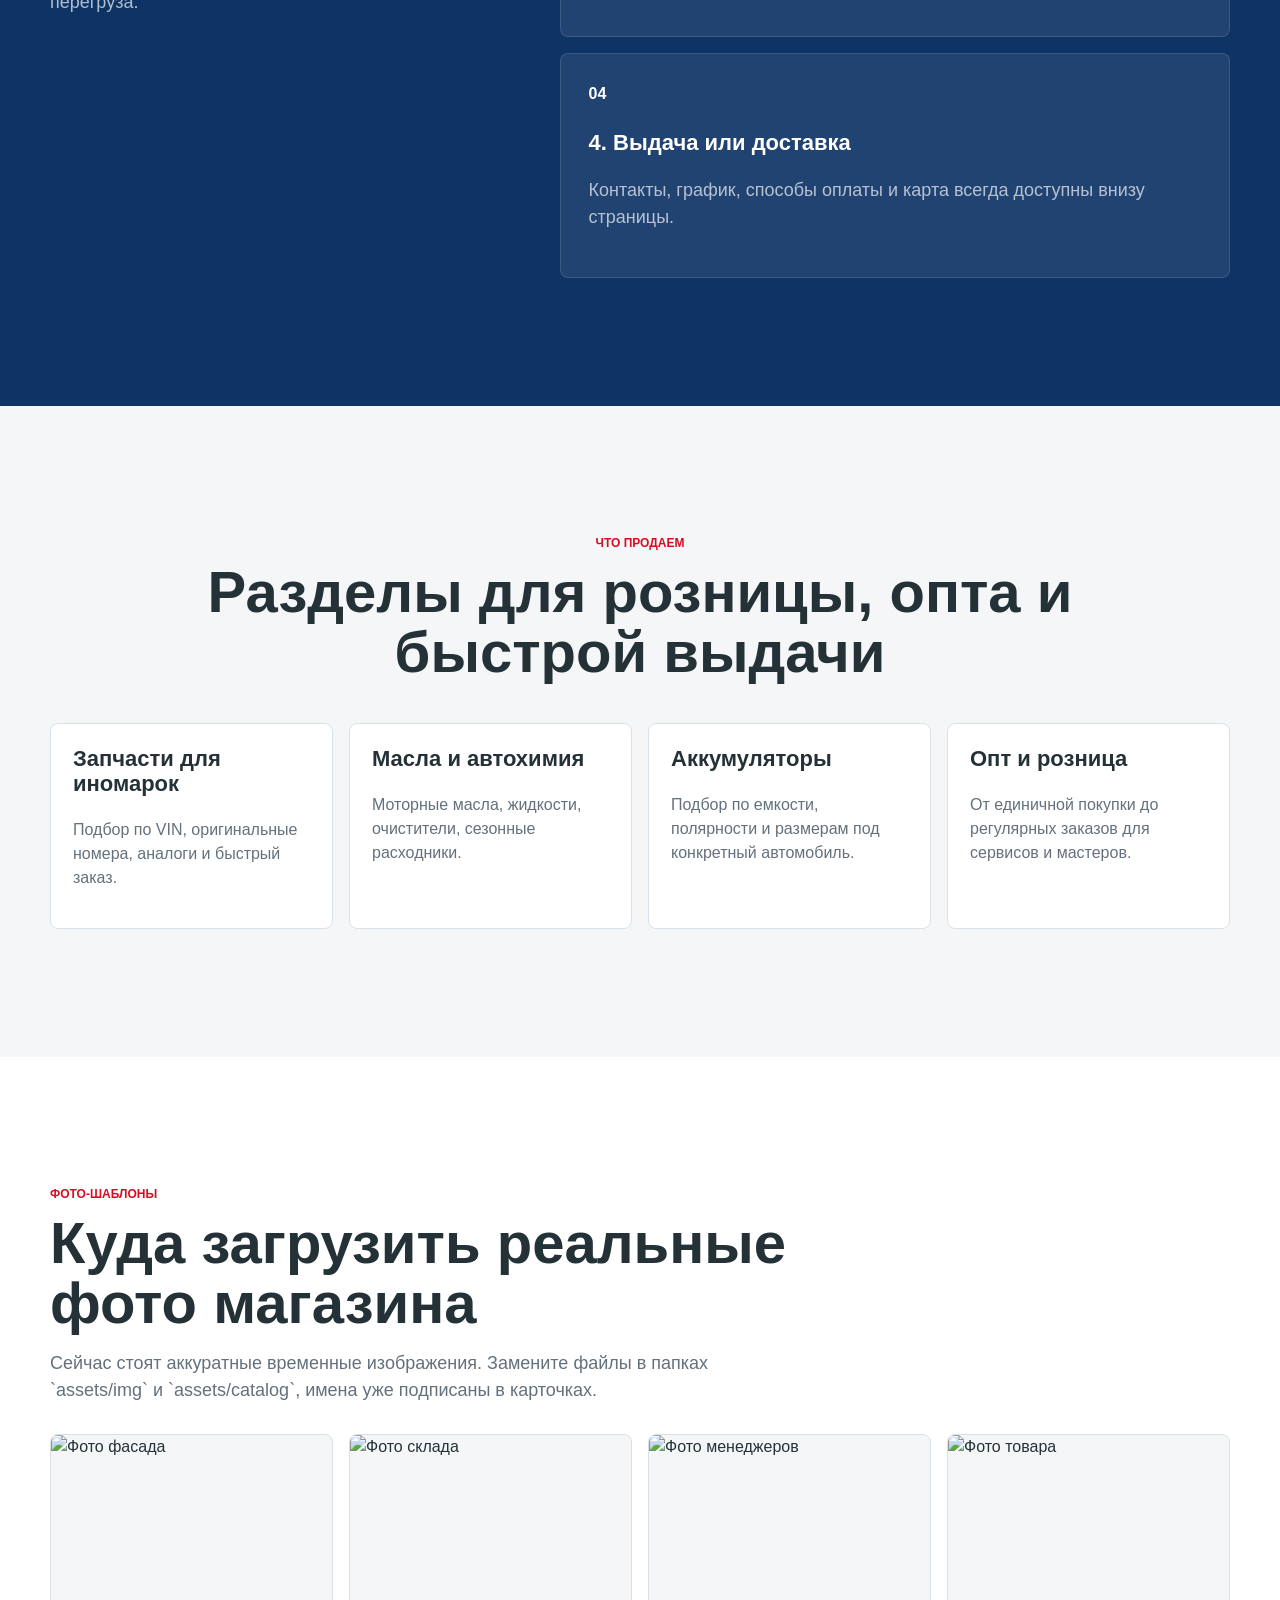
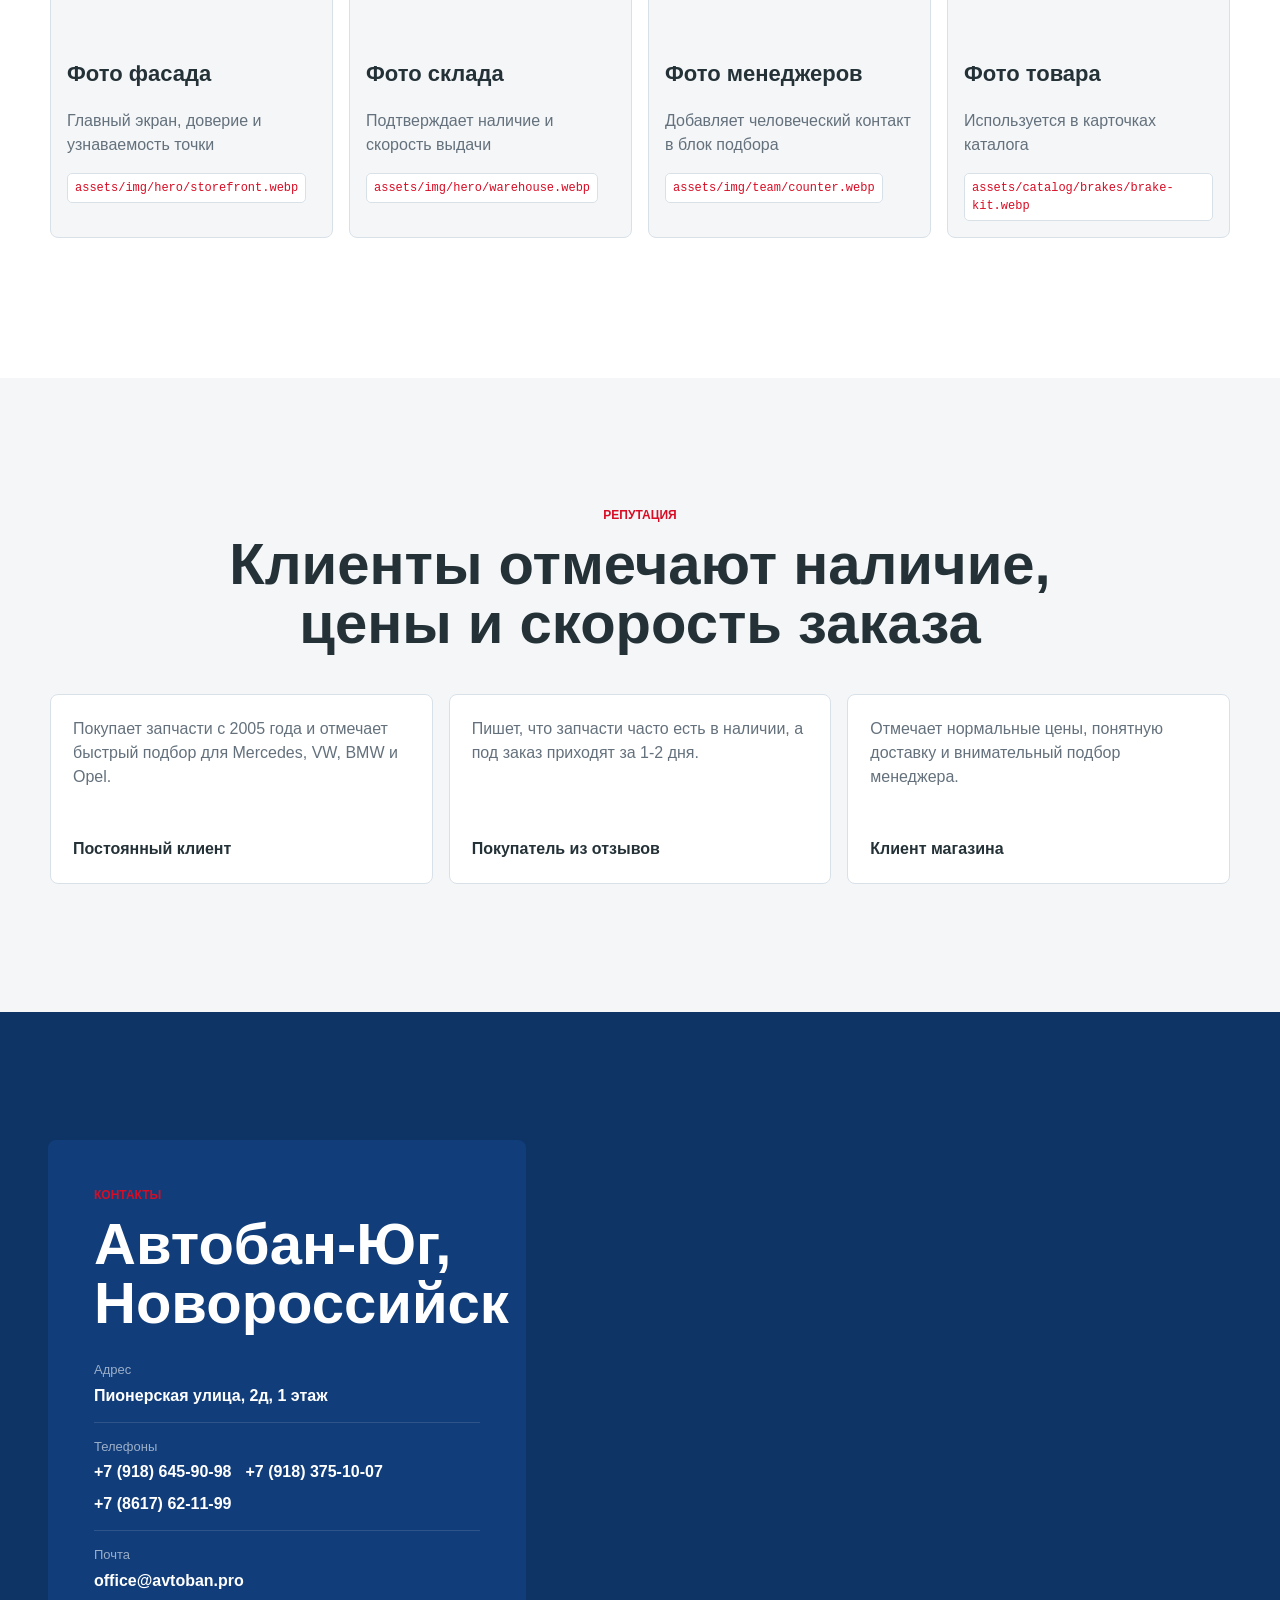
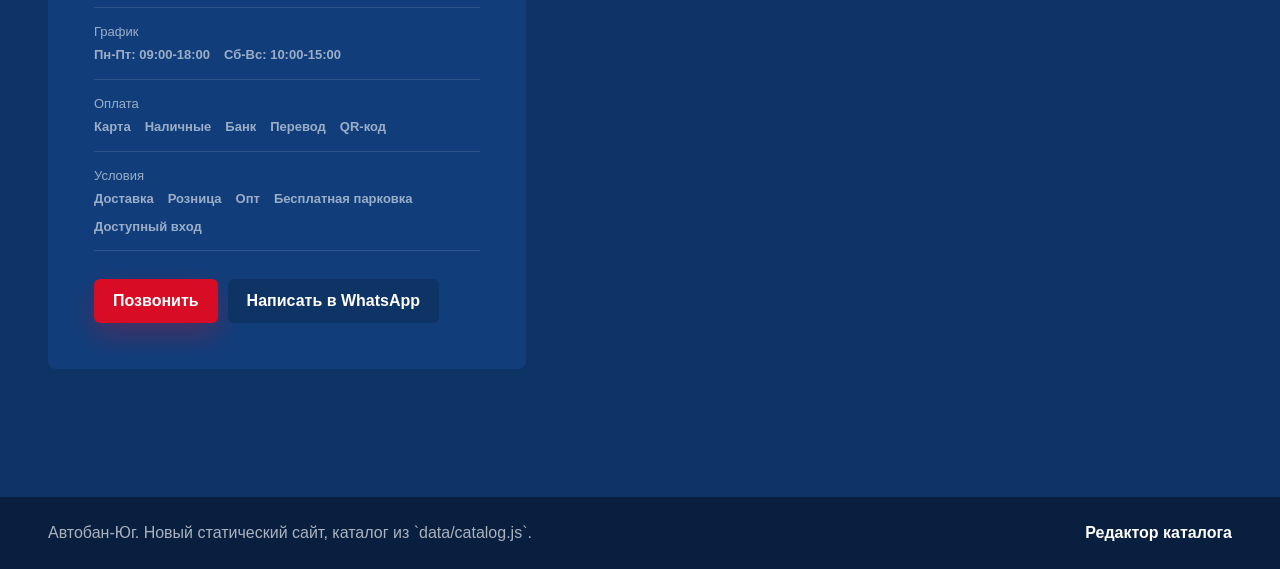
==== commit 327fd5ed: "Match original Avtoban branding" ====
--- a/index.html
+++ b/index.html
@@ -14,7 +14,7 @@
   <body>
     <header class="site-header" data-header>
       <a class="brand" href="#top" aria-label="Автобан-Юг, на главную">
-        <span class="brand__mark">AB</span>
+        <img class="brand__logo" src="assets/img/brand/LogoAB.jpg" alt="Автобан" />
         <span>
           <strong>Автобан-Юг</strong>
           <small>Запчасти и автотовары</small>
@@ -48,6 +48,7 @@
 
         <div class="hero__content">
           <div class="hero__copy reveal">
+            <img class="hero__brand-logo" src="assets/img/brand/LogoAB.jpg" alt="Автобан" />
             <p class="eyebrow">Новороссийск, Пионерская 2д</p>
             <h1>Автозапчасти, которые можно купить сегодня или быстро заказать</h1>
             <p class="lead">
--- a/styles.css
+++ b/styles.css
@@ -1,16 +1,19 @@
 :root {
   color-scheme: light;
-  --ink: #111216;
-  --muted: #6a7079;
-  --paper: #f5f3ee;
+  --ink: #243238;
+  --muted: #64717c;
+  --paper: #f4f6f8;
   --panel: #ffffff;
-  --line: #ded8cf;
-  --dark: #17191d;
-  --dark-2: #25282e;
-  --accent: #e22922;
-  --accent-2: #ffb000;
+  --line: #d8e0e8;
+  --dark: #0e3365;
+  --dark-2: #113e7b;
+  --accent: #d80c24;
+  --accent-hover: #f00d28;
+  --accent-soft: #fbb5bd;
+  --accent-2: #0e3365;
+  --silver: #e0e0e0;
   --green: #20715d;
-  --shadow: 0 20px 60px rgba(17, 18, 22, 0.16);
+  --shadow: 0 20px 60px rgba(14, 51, 101, 0.16);
   --radius: 8px;
   --header-h: 76px;
 }
@@ -75,15 +78,15 @@
   min-height: var(--header-h);
   padding: 12px clamp(16px, 4vw, 48px);
   color: #fff;
-  background: rgba(17, 18, 22, 0.78);
+  background: rgba(14, 51, 101, 0.84);
   backdrop-filter: blur(18px);
   border-bottom: 1px solid rgba(255, 255, 255, 0.12);
   transition: background 260ms ease, box-shadow 260ms ease;
 }
 
 .site-header.is-scrolled {
-  background: rgba(17, 18, 22, 0.94);
-  box-shadow: 0 12px 30px rgba(0, 0, 0, 0.18);
+  background: rgba(14, 51, 101, 0.96);
+  box-shadow: 0 12px 30px rgba(14, 51, 101, 0.24);
 }
 
 .brand {
@@ -93,16 +96,12 @@
   min-width: 0;
 }
 
-.brand__mark {
-  display: grid;
-  place-items: center;
-  width: 44px;
-  height: 44px;
-  color: #fff;
-  background: var(--accent);
-  border-radius: 6px;
-  font-weight: 900;
-  letter-spacing: 0;
+.brand__logo {
+  width: 150px;
+  height: auto;
+  display: block;
+  border: 1px solid rgba(255, 255, 255, 0.32);
+  box-shadow: 0 8px 20px rgba(0, 0, 0, 0.18);
 }
 
 .brand strong,
@@ -112,7 +111,7 @@
 }
 
 .brand small {
-  color: rgba(255, 255, 255, 0.68);
+  color: rgba(255, 255, 255, 0.72);
   font-size: 12px;
 }
 
@@ -170,7 +169,11 @@
 .button--accent {
   color: #fff;
   background: var(--accent);
-  box-shadow: 0 12px 28px rgba(226, 41, 34, 0.28);
+  box-shadow: 0 12px 28px rgba(216, 12, 36, 0.28);
+}
+
+.button--accent:hover {
+  background: var(--accent-hover);
 }
 
 .button--dark {
@@ -239,8 +242,8 @@
 
 .hero__shade {
   background:
-    linear-gradient(90deg, rgba(17, 18, 22, 0.9) 0%, rgba(17, 18, 22, 0.62) 42%, rgba(17, 18, 22, 0.28) 100%),
-    linear-gradient(0deg, rgba(17, 18, 22, 0.78), rgba(17, 18, 22, 0.18) 42%);
+    linear-gradient(90deg, rgba(14, 51, 101, 0.94) 0%, rgba(14, 51, 101, 0.68) 42%, rgba(14, 51, 101, 0.18) 100%),
+    linear-gradient(0deg, rgba(14, 51, 101, 0.7), rgba(14, 51, 101, 0.1) 46%);
 }
 
 .hero__content {
@@ -257,11 +260,29 @@
 
 .eyebrow {
   margin: 0 0 10px;
-  color: var(--accent-2);
+  color: #ffffff;
   font-size: 12px;
   font-weight: 900;
   letter-spacing: 0;
   text-transform: uppercase;
+}
+
+.section-heading .eyebrow,
+.gallery-intro .eyebrow,
+.contact-card .eyebrow,
+.request-drawer .eyebrow,
+.product-dialog .eyebrow,
+.admin-hero .eyebrow,
+.export-panel .eyebrow {
+  color: var(--accent);
+}
+
+.hero__brand-logo {
+  width: 196px;
+  height: auto;
+  margin-bottom: 22px;
+  border: 1px solid rgba(255, 255, 255, 0.32);
+  box-shadow: 0 14px 34px rgba(0, 0, 0, 0.22);
 }
 
 h1,
@@ -351,7 +372,7 @@
   display: grid;
   gap: 16px;
   padding: 20px;
-  background: rgba(255, 255, 255, 0.12);
+  background: rgba(14, 51, 101, 0.72);
   border: 1px solid rgba(255, 255, 255, 0.18);
   border-radius: var(--radius);
   backdrop-filter: blur(18px);
@@ -429,7 +450,7 @@
   top: var(--header-h);
   z-index: 20;
   padding: 12px 0;
-  background: rgba(245, 243, 238, 0.92);
+  background: rgba(244, 246, 248, 0.94);
   border-bottom: 1px solid var(--line);
   backdrop-filter: blur(18px);
 }
@@ -596,7 +617,7 @@
 
 .product-card:hover {
   transform: translateY(-5px);
-  border-color: rgba(226, 41, 34, 0.32);
+  border-color: rgba(216, 12, 36, 0.32);
   box-shadow: var(--shadow);
 }
 
@@ -629,7 +650,7 @@
   max-width: calc(100% - 24px);
   padding: 6px 9px;
   color: #fff;
-  background: rgba(17, 18, 22, 0.76);
+  background: rgba(14, 51, 101, 0.8);
   border: 1px solid rgba(255, 255, 255, 0.18);
   border-radius: 6px;
   font-size: 12px;
@@ -718,7 +739,7 @@
 .flow-step span {
   display: inline-block;
   margin-bottom: 24px;
-  color: var(--accent-2);
+  color: #ffffff;
   font-weight: 900;
 }
 
@@ -1030,7 +1051,7 @@
   gap: 16px;
   padding: 24px clamp(16px, 4vw, 48px);
   color: rgba(255, 255, 255, 0.66);
-  background: #0d0e11;
+  background: #081f3f;
 }
 
 .site-footer p {
@@ -1245,9 +1266,8 @@
     display: none;
   }
 
-  .brand__mark {
-    width: 40px;
-    height: 40px;
+  .brand__logo {
+    width: 128px;
   }
 
   .header-actions .button {
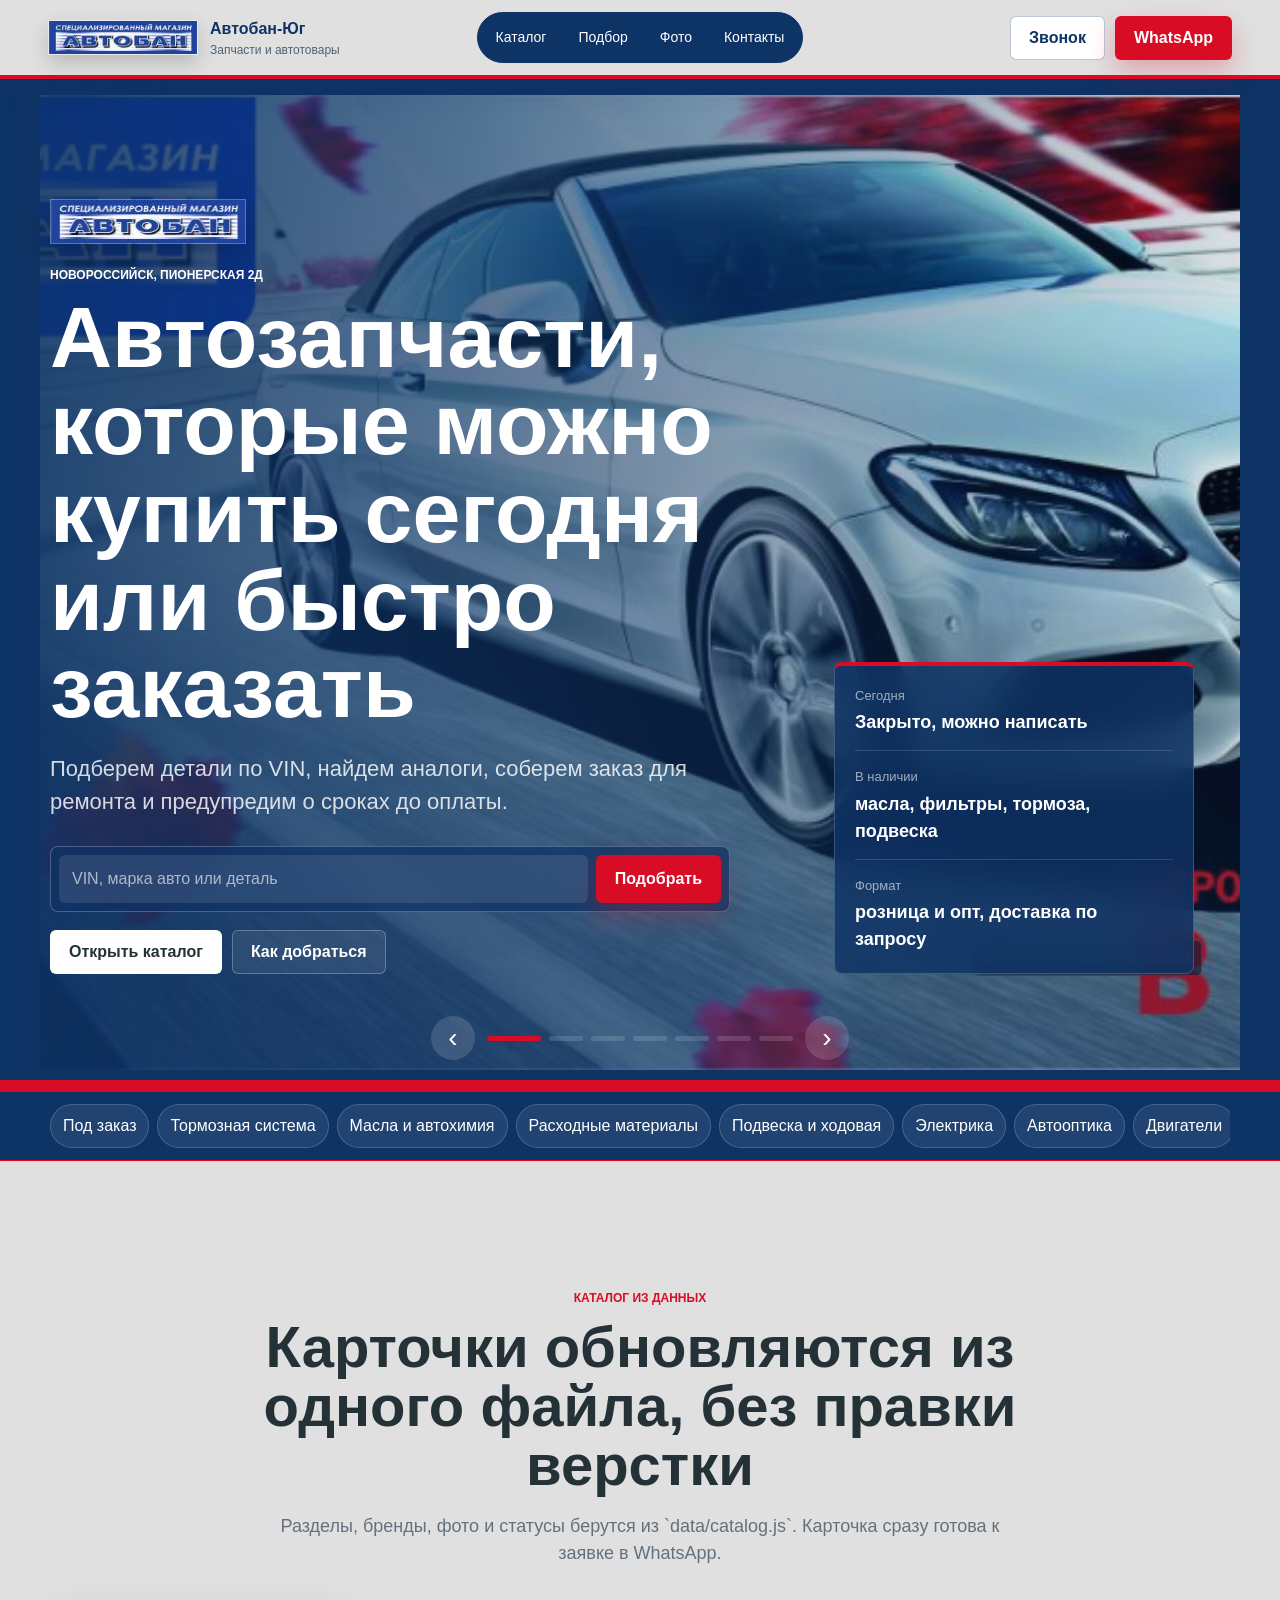
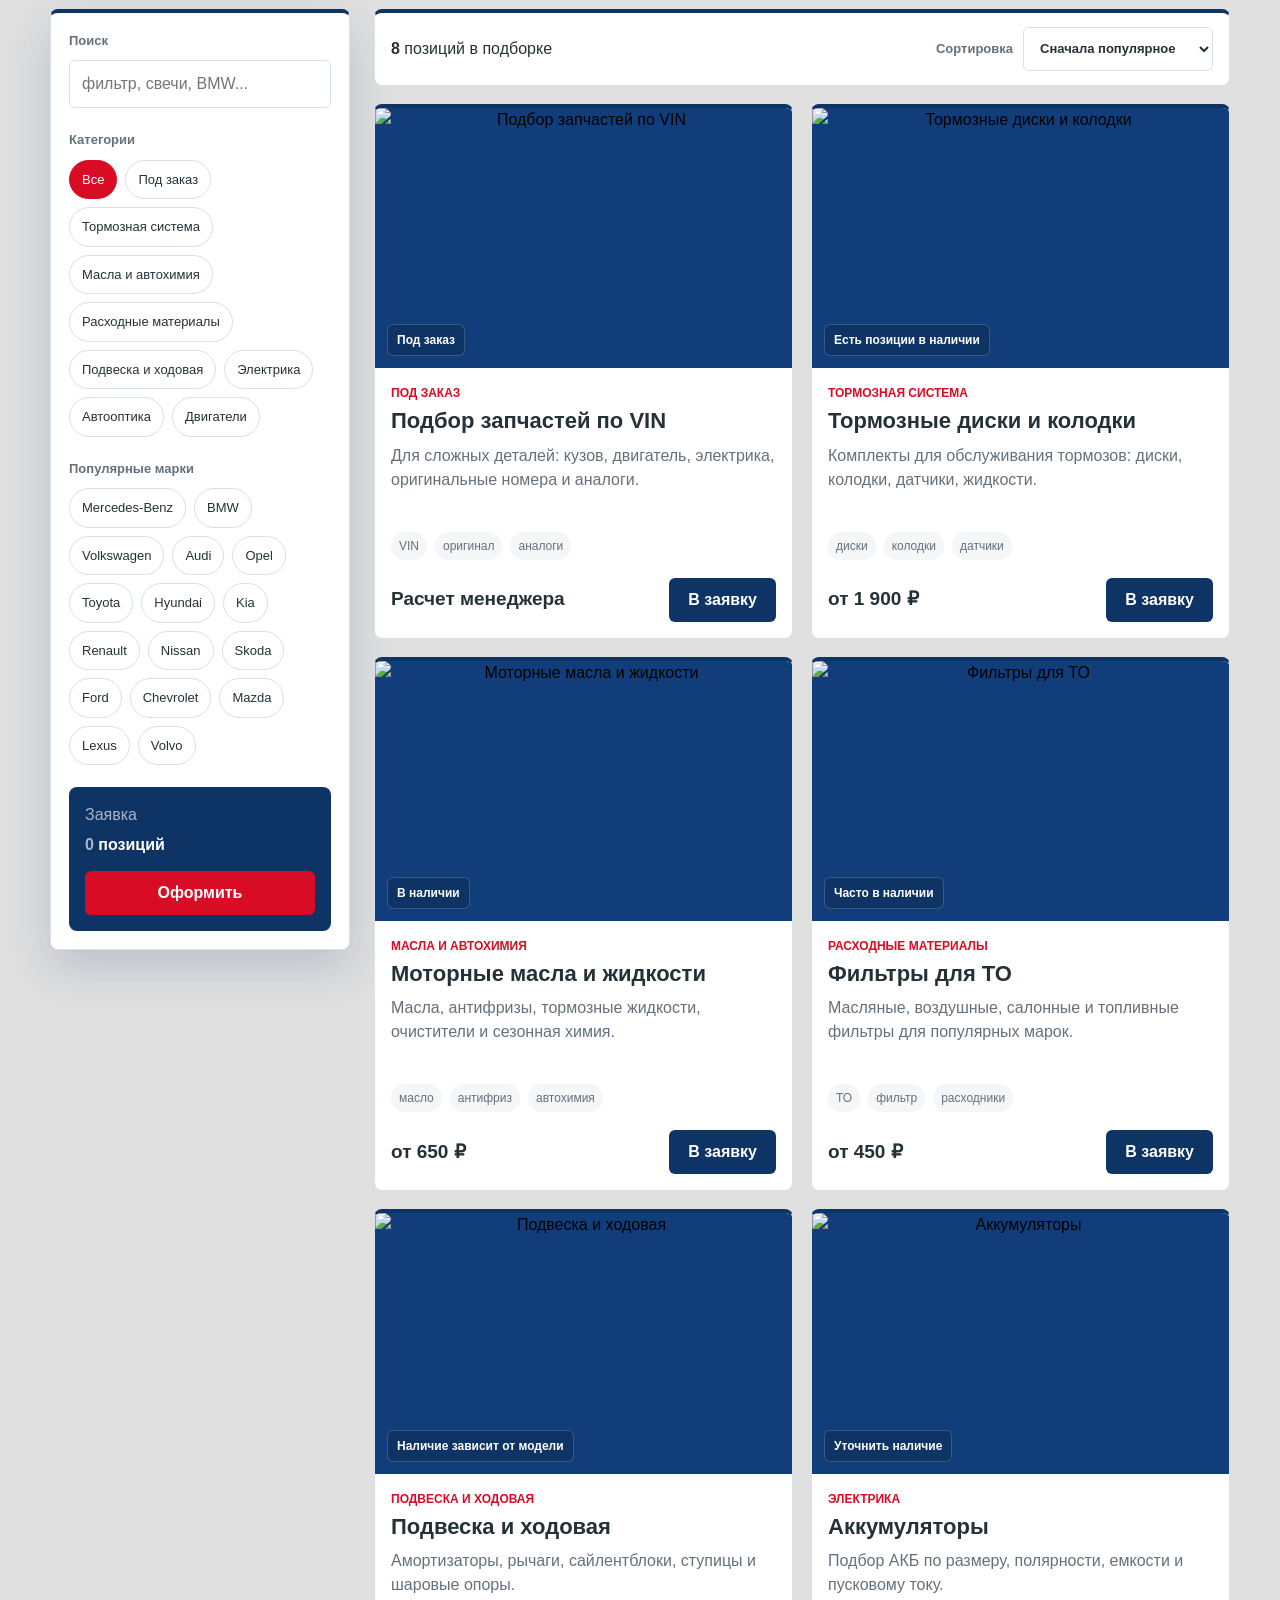
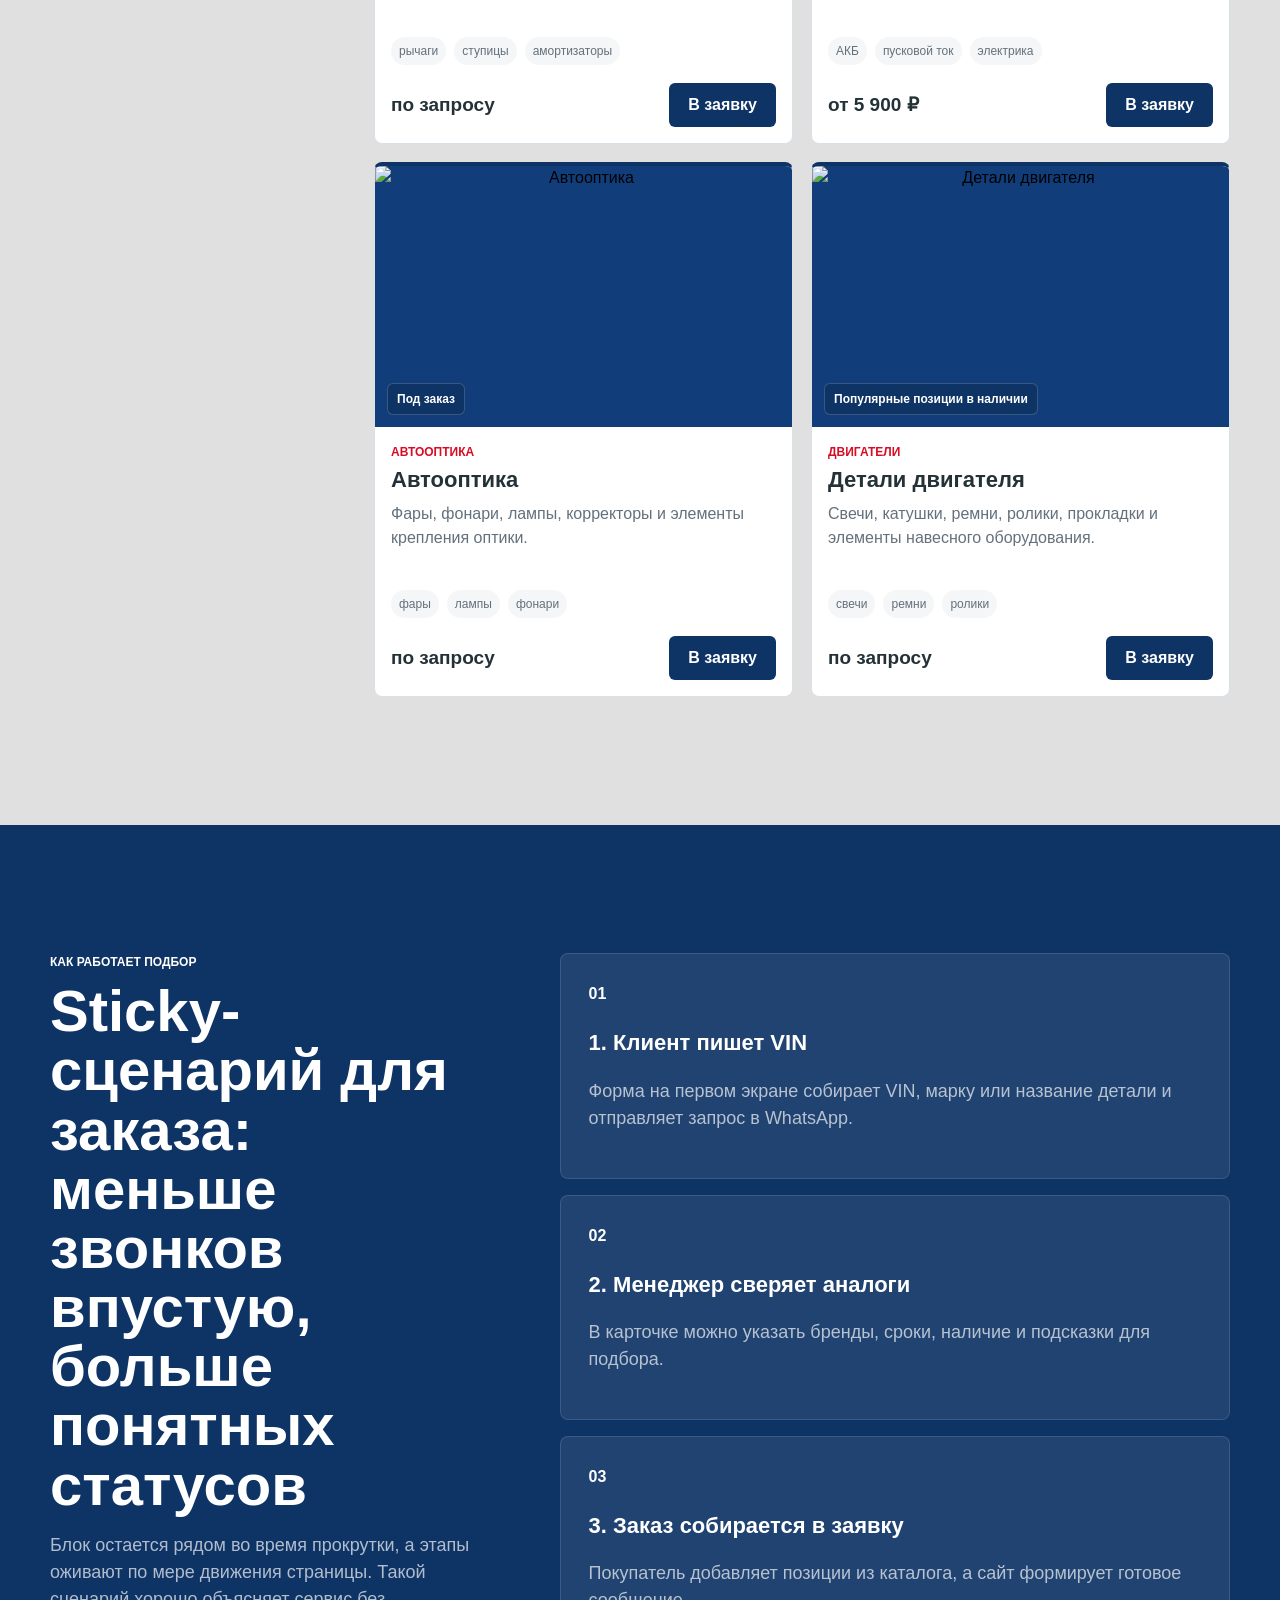
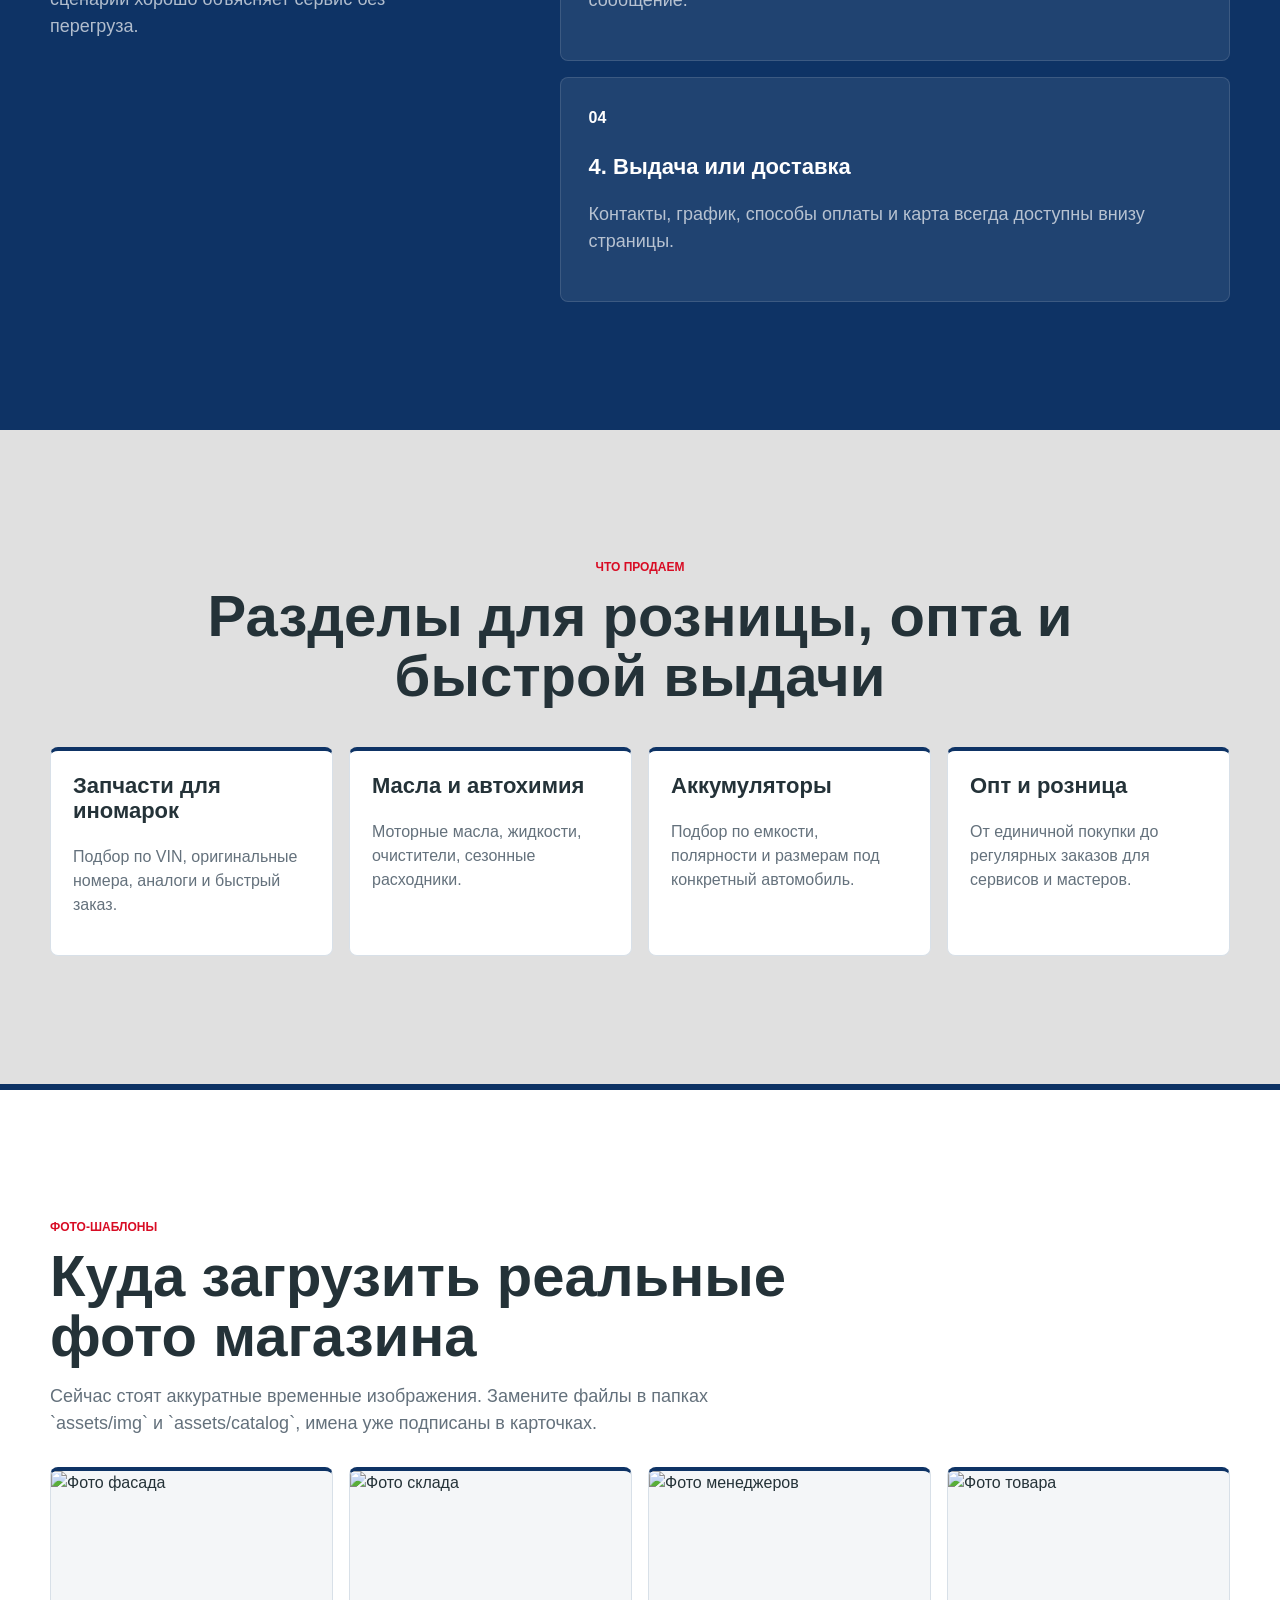
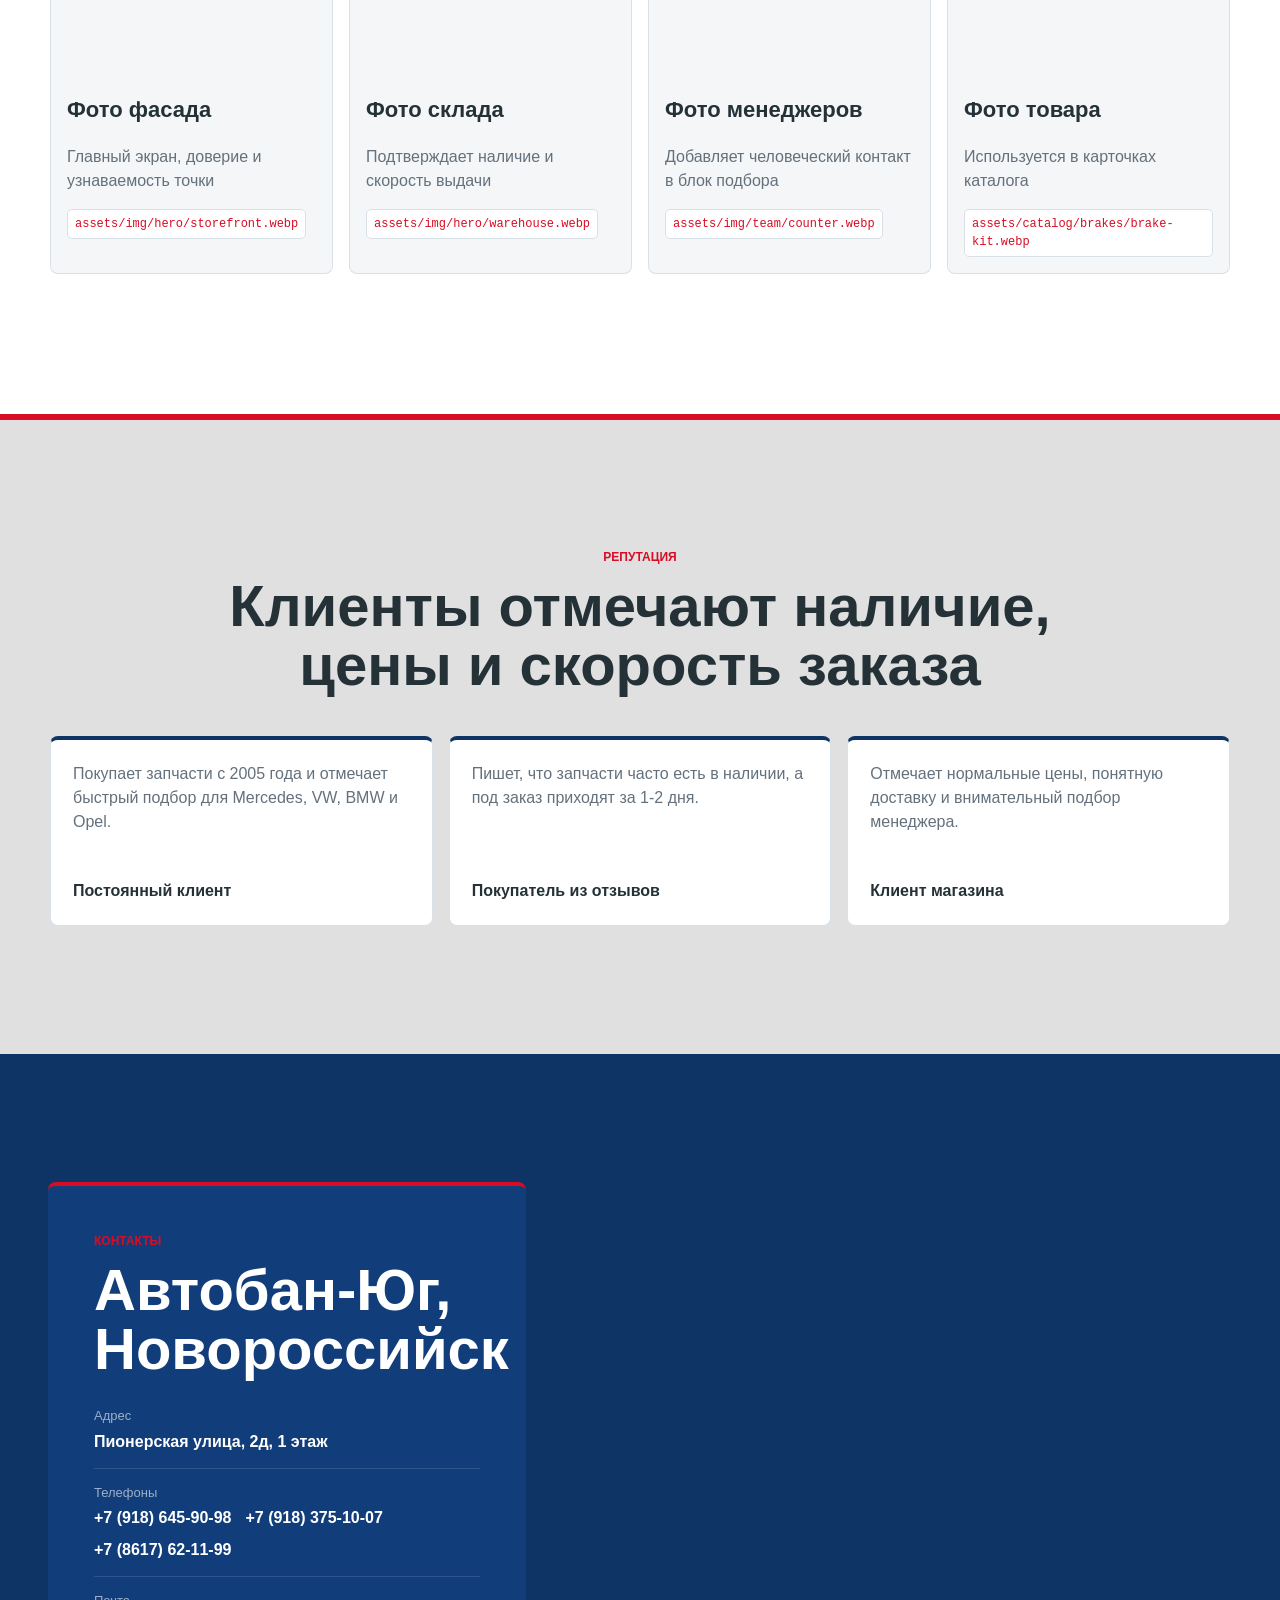
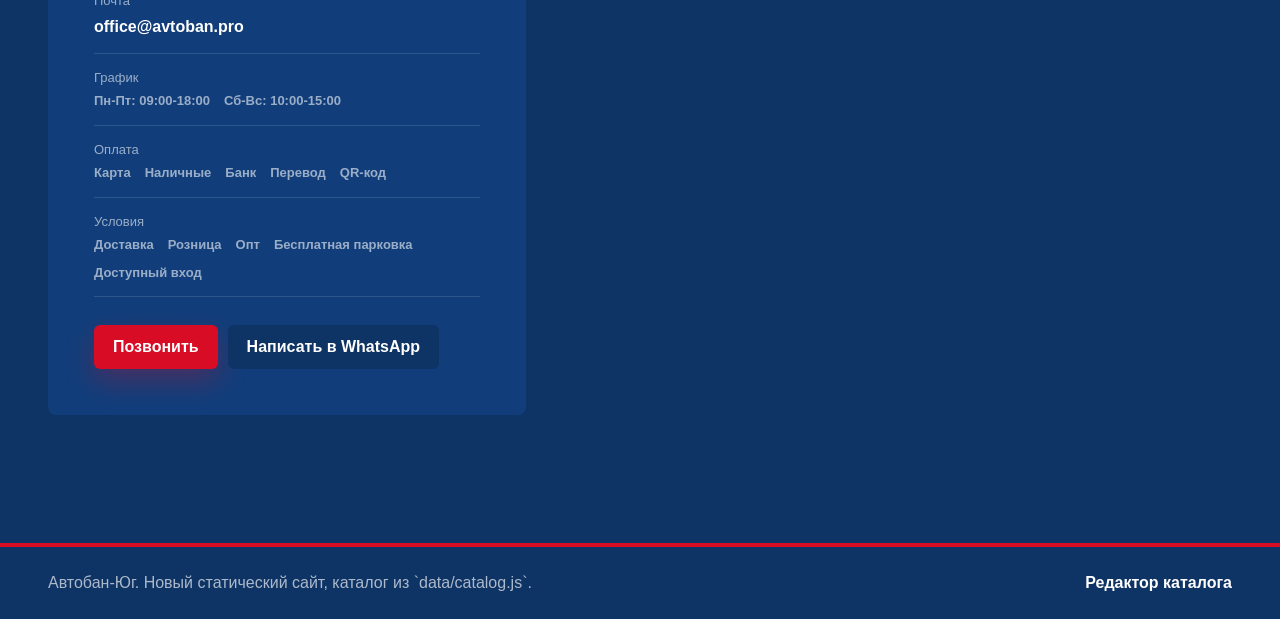
==== commit 2c5b79a4: "Strengthen original color theme" ====
--- a/index.html
+++ b/index.html
@@ -9,7 +9,7 @@
     />
     <title>Автобан-Юг | Автозапчасти в Новороссийске</title>
     <link rel="preconnect" href="https://images.unsplash.com" />
-    <link rel="stylesheet" href="styles.css" />
+    <link rel="stylesheet" href="styles.css?v=brand-3" />
   </head>
   <body>
     <header class="site-header" data-header>
--- a/styles.css
+++ b/styles.css
@@ -1185,6 +1185,165 @@
   line-height: 1.5;
 }
 
+/* Original Avtoban color pass: redBlueTemplateTheme */
+body {
+  background: var(--silver);
+}
+
+.site-header {
+  color: var(--ink);
+  background: rgba(224, 224, 224, 0.96);
+  border-bottom: 4px solid var(--accent);
+  box-shadow: 0 10px 28px rgba(14, 51, 101, 0.14);
+}
+
+.site-header.is-scrolled {
+  background: rgba(224, 224, 224, 0.98);
+  box-shadow: 0 14px 34px rgba(14, 51, 101, 0.18);
+}
+
+.brand strong {
+  color: var(--dark);
+}
+
+.brand small {
+  color: #52616d;
+}
+
+.main-nav {
+  background: var(--dark);
+  border-color: var(--dark);
+}
+
+.main-nav a {
+  color: #fff;
+}
+
+.main-nav a:hover,
+.main-nav a:focus-visible {
+  color: #fff;
+  background: var(--accent);
+}
+
+.icon-link {
+  color: var(--dark);
+  border-color: rgba(14, 51, 101, 0.28);
+  background: #fff;
+}
+
+.header-actions .button--accent {
+  background: var(--accent);
+}
+
+.hero {
+  border-bottom: 6px solid var(--accent);
+}
+
+.hero::after {
+  content: "";
+  position: absolute;
+  inset: auto 0 0;
+  z-index: 2;
+  height: 6px;
+  background: var(--accent);
+}
+
+.hero__shade {
+  background:
+    linear-gradient(90deg, rgba(14, 51, 101, 0.9) 0%, rgba(14, 51, 101, 0.66) 36%, rgba(14, 51, 101, 0.05) 100%),
+    linear-gradient(0deg, rgba(14, 51, 101, 0.42), rgba(14, 51, 101, 0.08) 48%);
+}
+
+.vin-form {
+  background: rgba(14, 51, 101, 0.72);
+  border-color: rgba(255, 255, 255, 0.24);
+}
+
+.hero-panel {
+  background: rgba(14, 51, 101, 0.82);
+  border-top: 4px solid var(--accent);
+}
+
+.quick-strip {
+  background: var(--dark);
+  border-bottom-color: var(--accent);
+}
+
+.quick-strip a {
+  color: #fff;
+  background: rgba(255, 255, 255, 0.08);
+  border-color: rgba(255, 255, 255, 0.18);
+}
+
+.quick-strip a:hover,
+.quick-strip a:focus-visible {
+  background: var(--accent);
+  border-color: var(--accent);
+}
+
+.catalog-panel,
+.catalog-toolbar,
+.product-card,
+.service-card,
+.review-card,
+.gallery-card,
+.admin-form,
+.admin-preview,
+.export-panel {
+  border-top: 4px solid var(--dark);
+}
+
+.catalog-panel {
+  box-shadow: 0 18px 48px rgba(14, 51, 101, 0.18);
+}
+
+.chip.is-active,
+.brand-pill.is-active {
+  background: var(--accent);
+  border-color: var(--accent);
+}
+
+.request-box,
+.button--dark,
+.section--flow,
+.contact-section {
+  background: var(--dark);
+}
+
+.section--services,
+.section--catalog,
+.section--reviews {
+  background: var(--silver);
+}
+
+.gallery-section {
+  background: #fff;
+  border-top: 6px solid var(--dark);
+  border-bottom: 6px solid var(--accent);
+}
+
+.product-card__category,
+.section-heading .eyebrow,
+.gallery-intro .eyebrow,
+.admin-hero .eyebrow,
+.export-panel .eyebrow {
+  color: var(--accent);
+}
+
+.stock-badge {
+  background: var(--dark);
+}
+
+.contact-card {
+  background: #113e7b;
+  border-top: 4px solid var(--accent);
+}
+
+.site-footer {
+  background: var(--dark);
+  border-top: 4px solid var(--accent);
+}
+
 .reveal {
   opacity: 0;
   transform: translateY(22px);
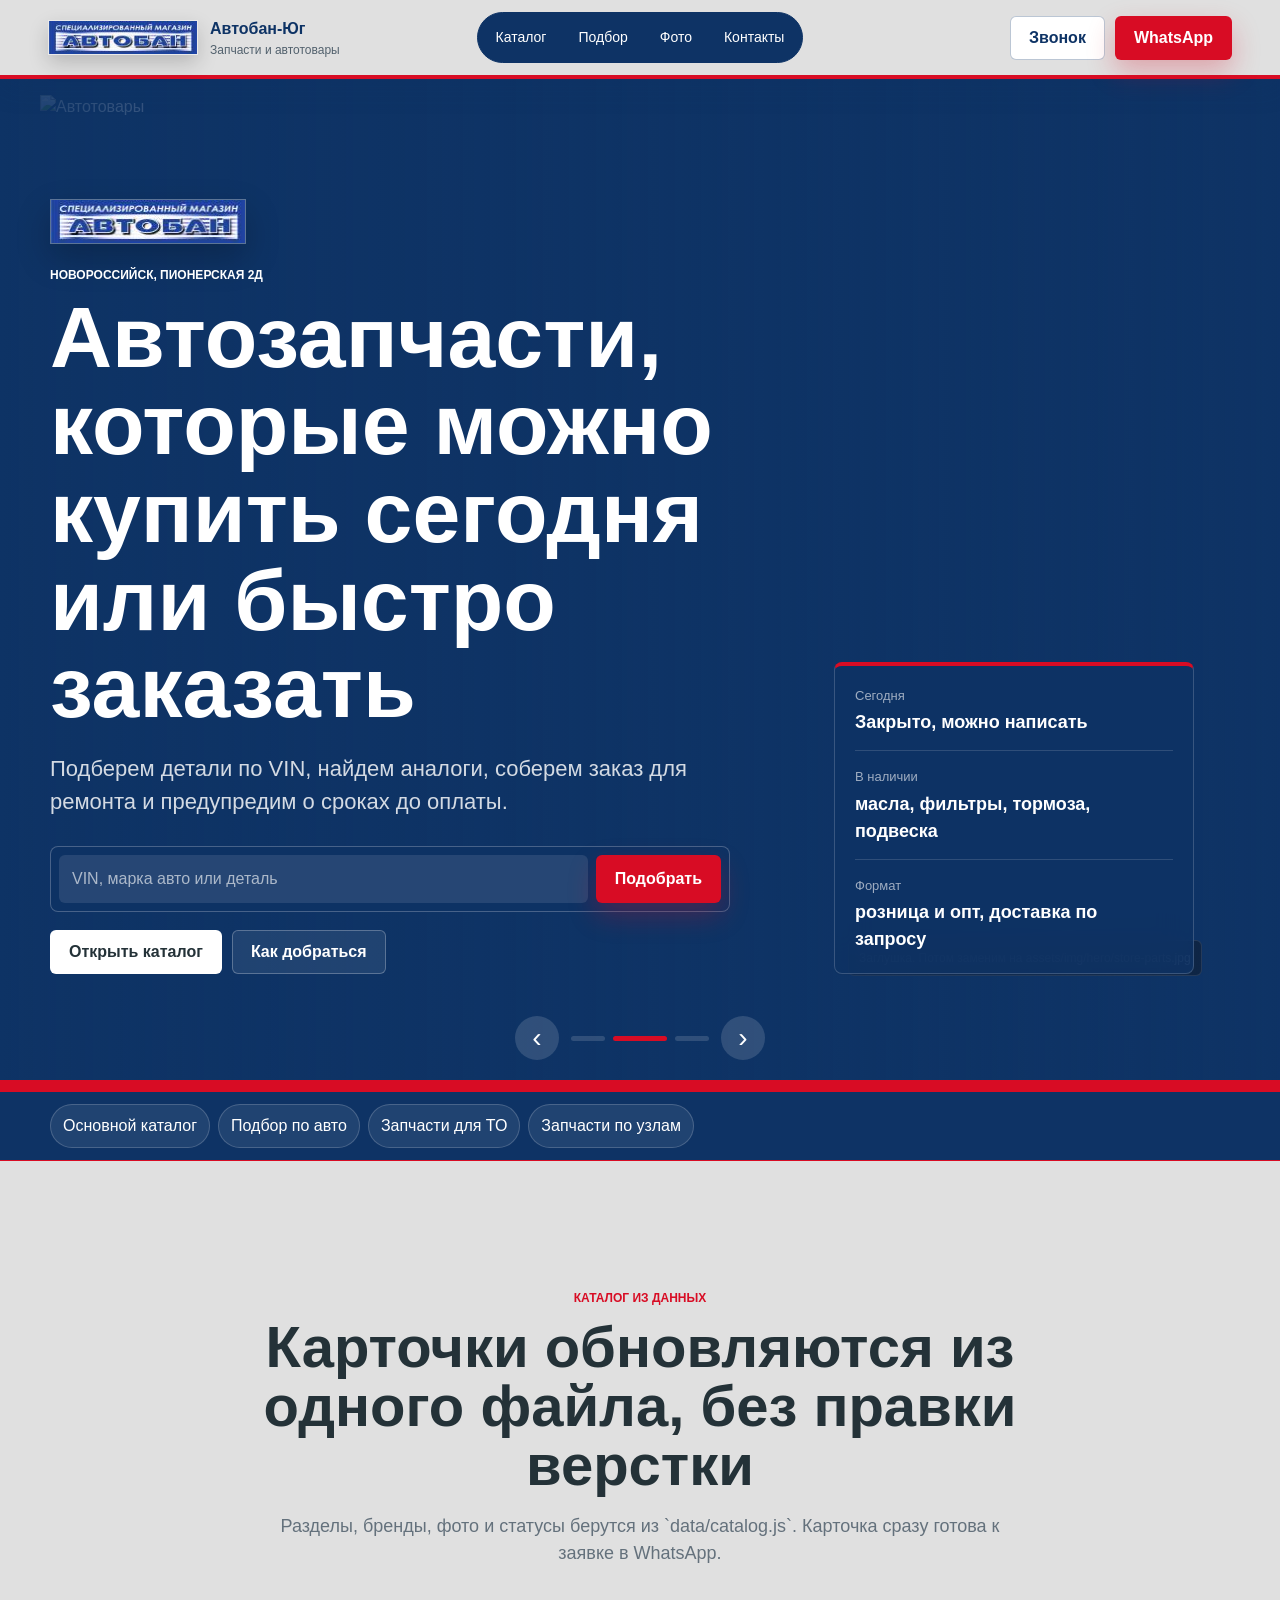
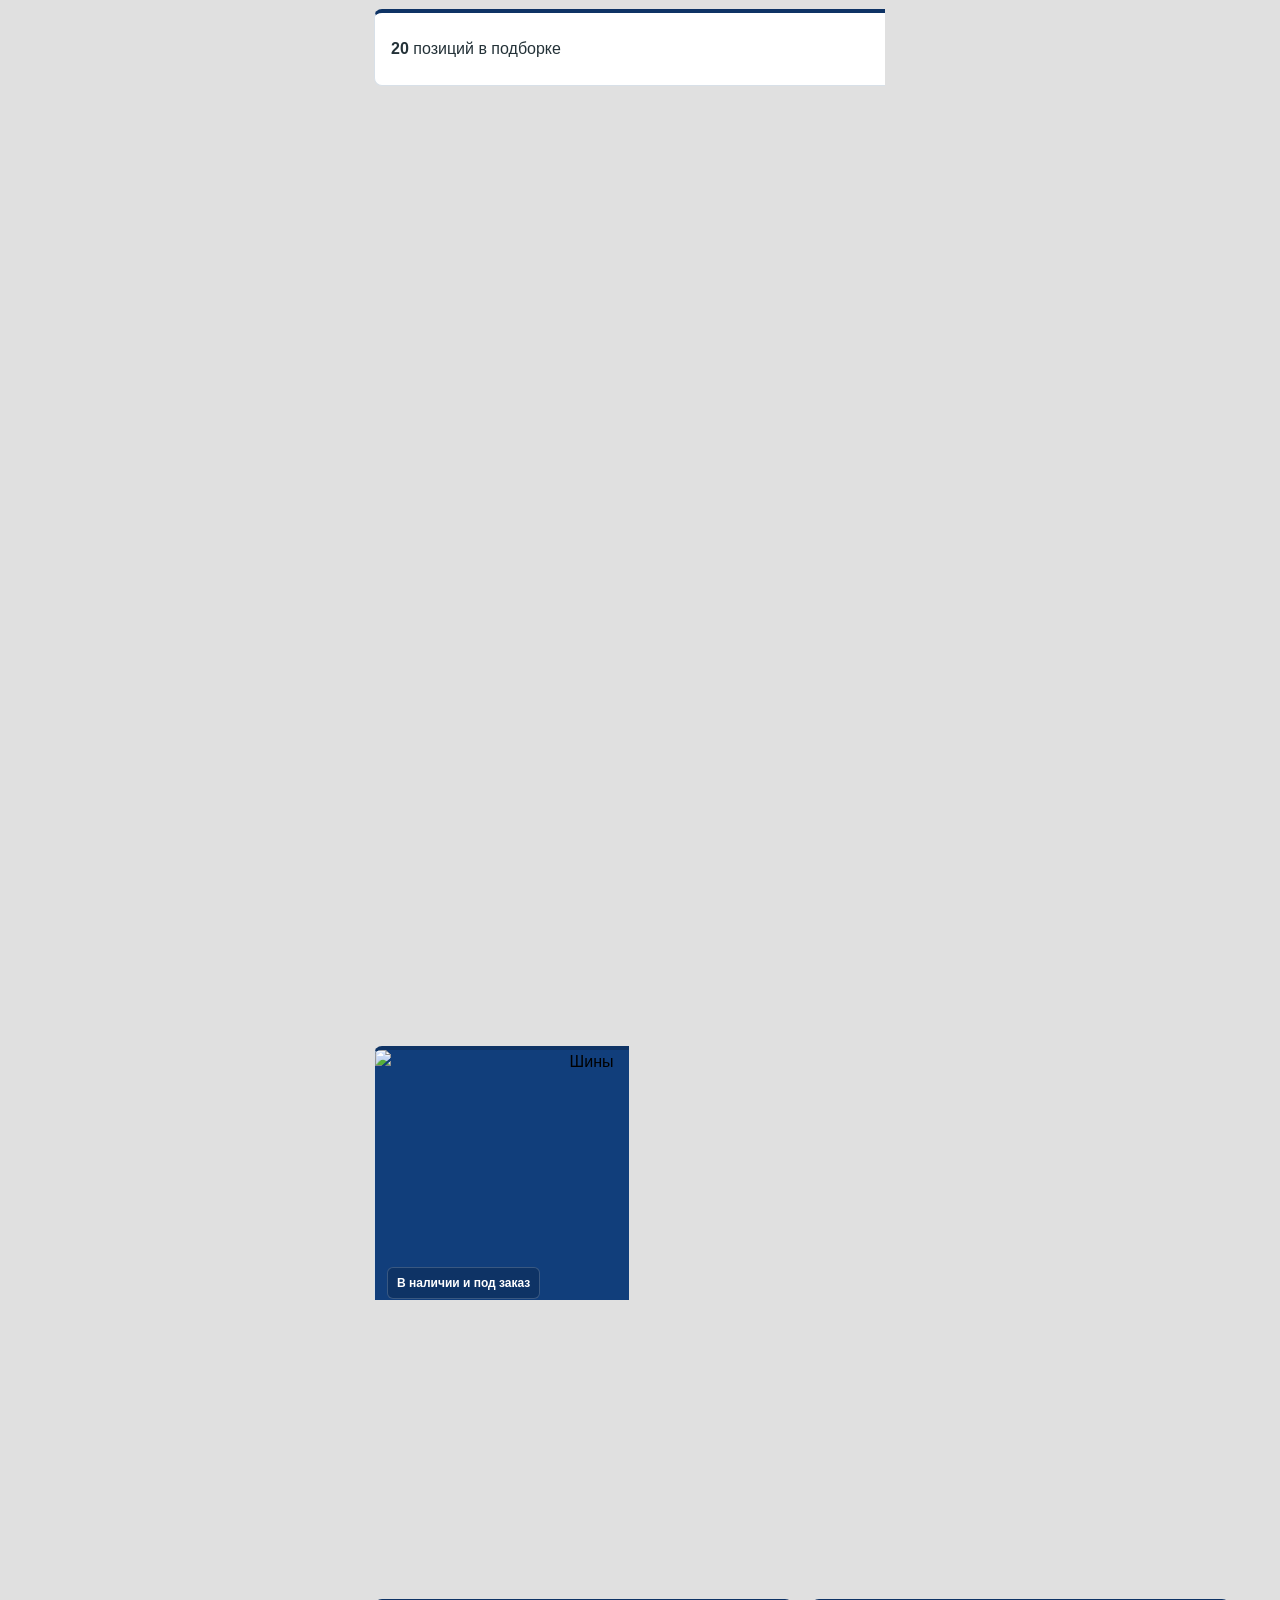
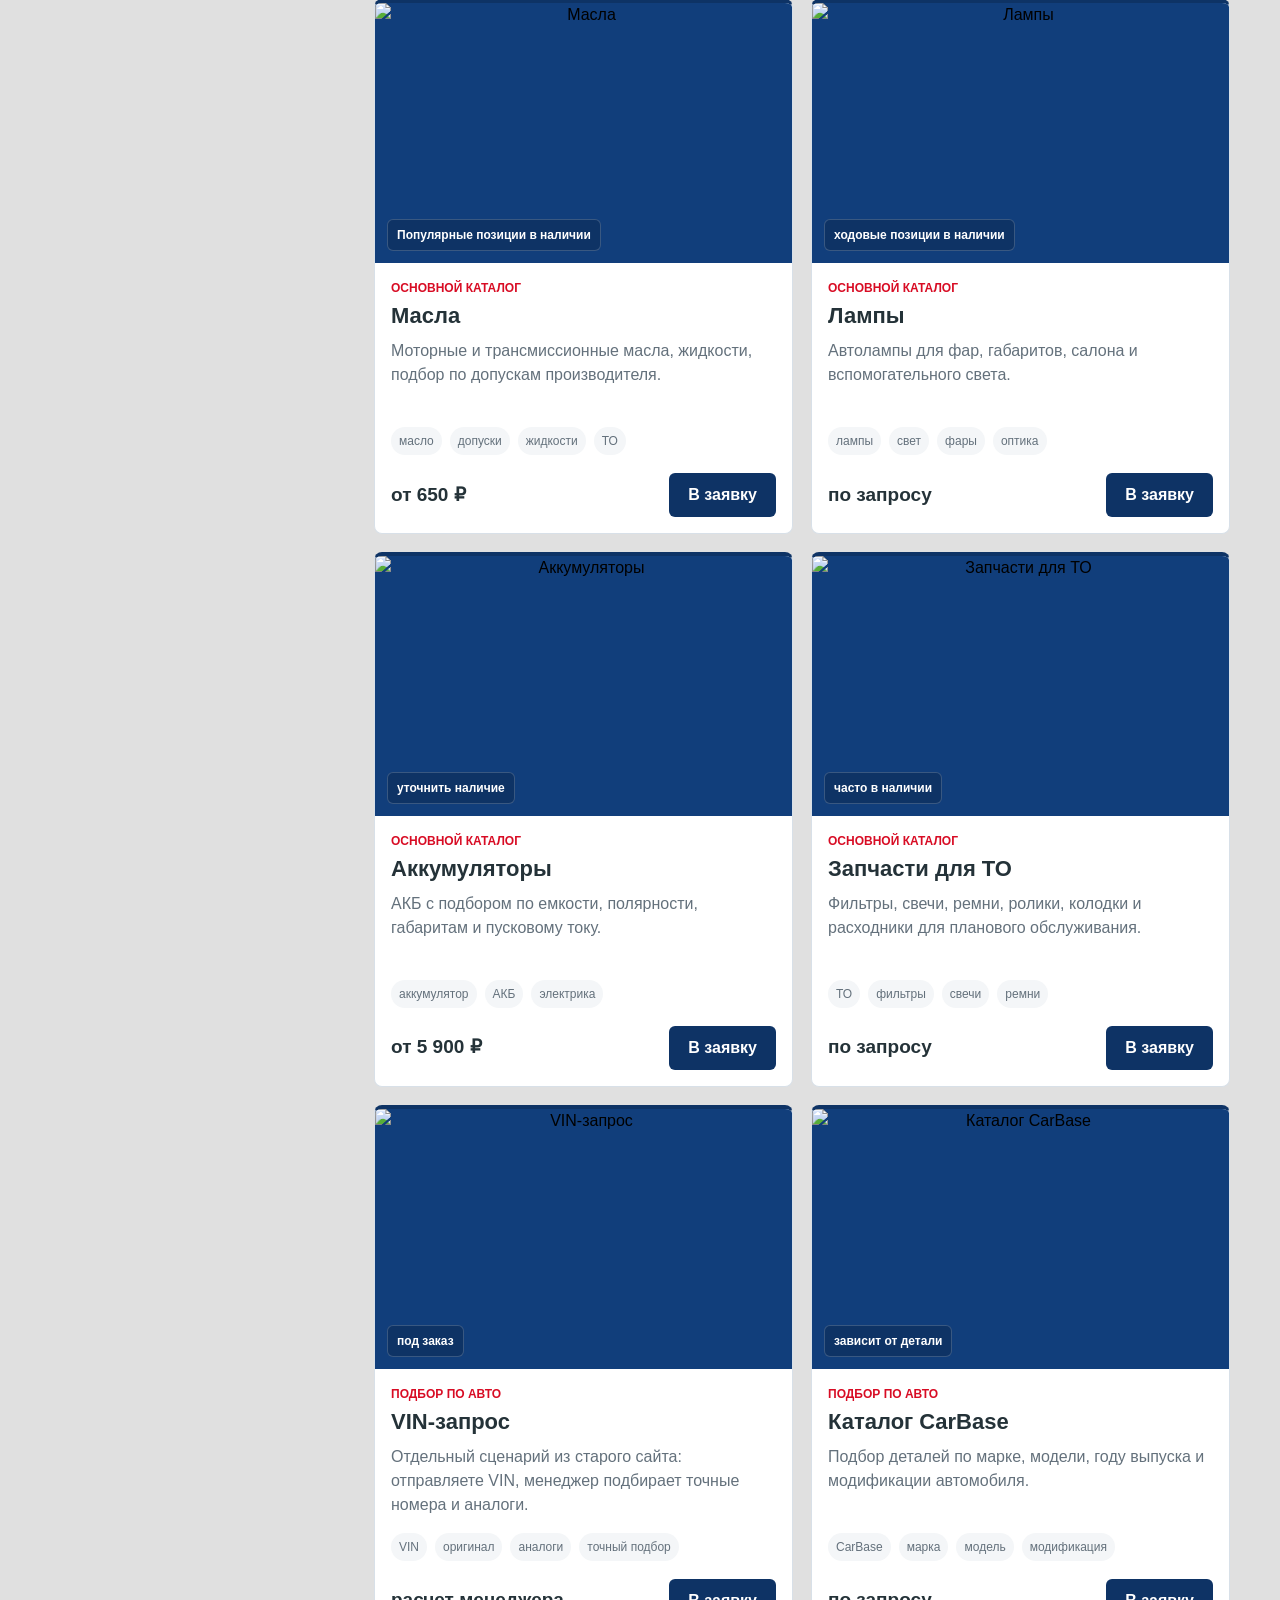
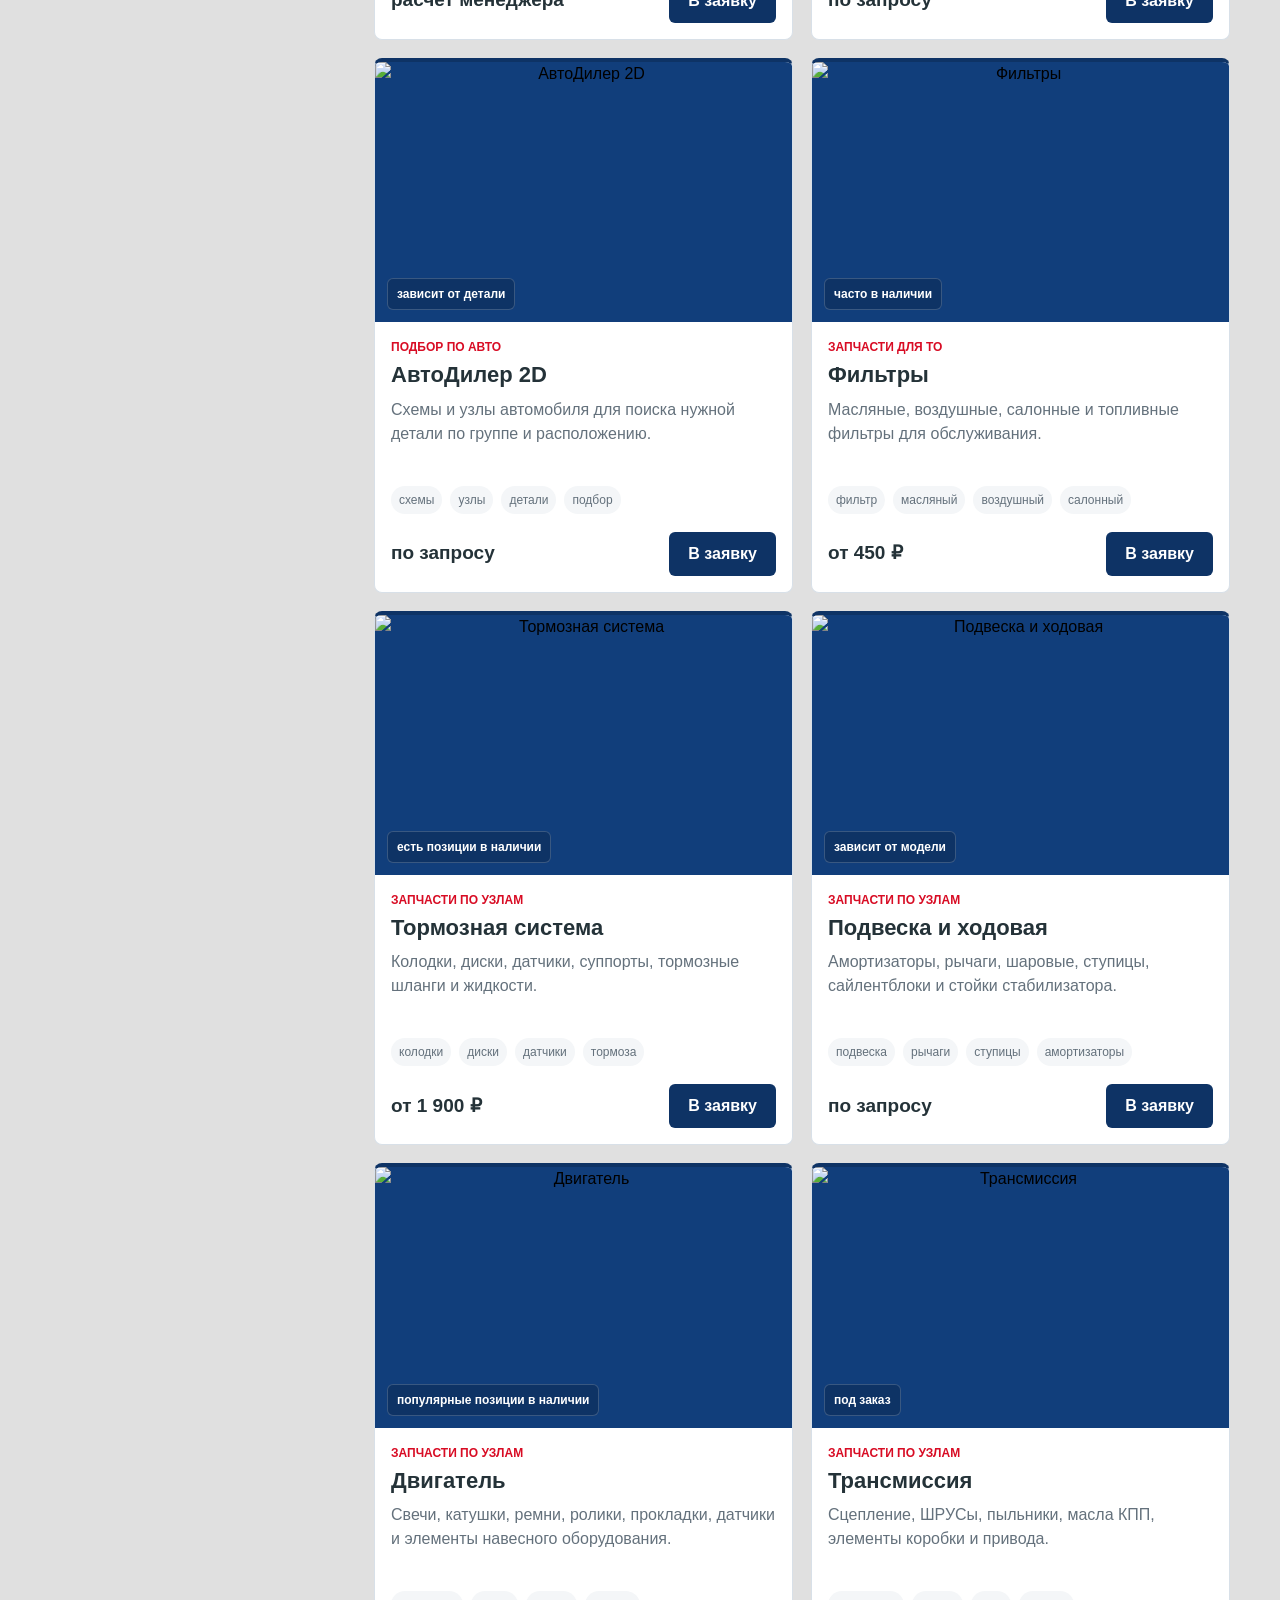
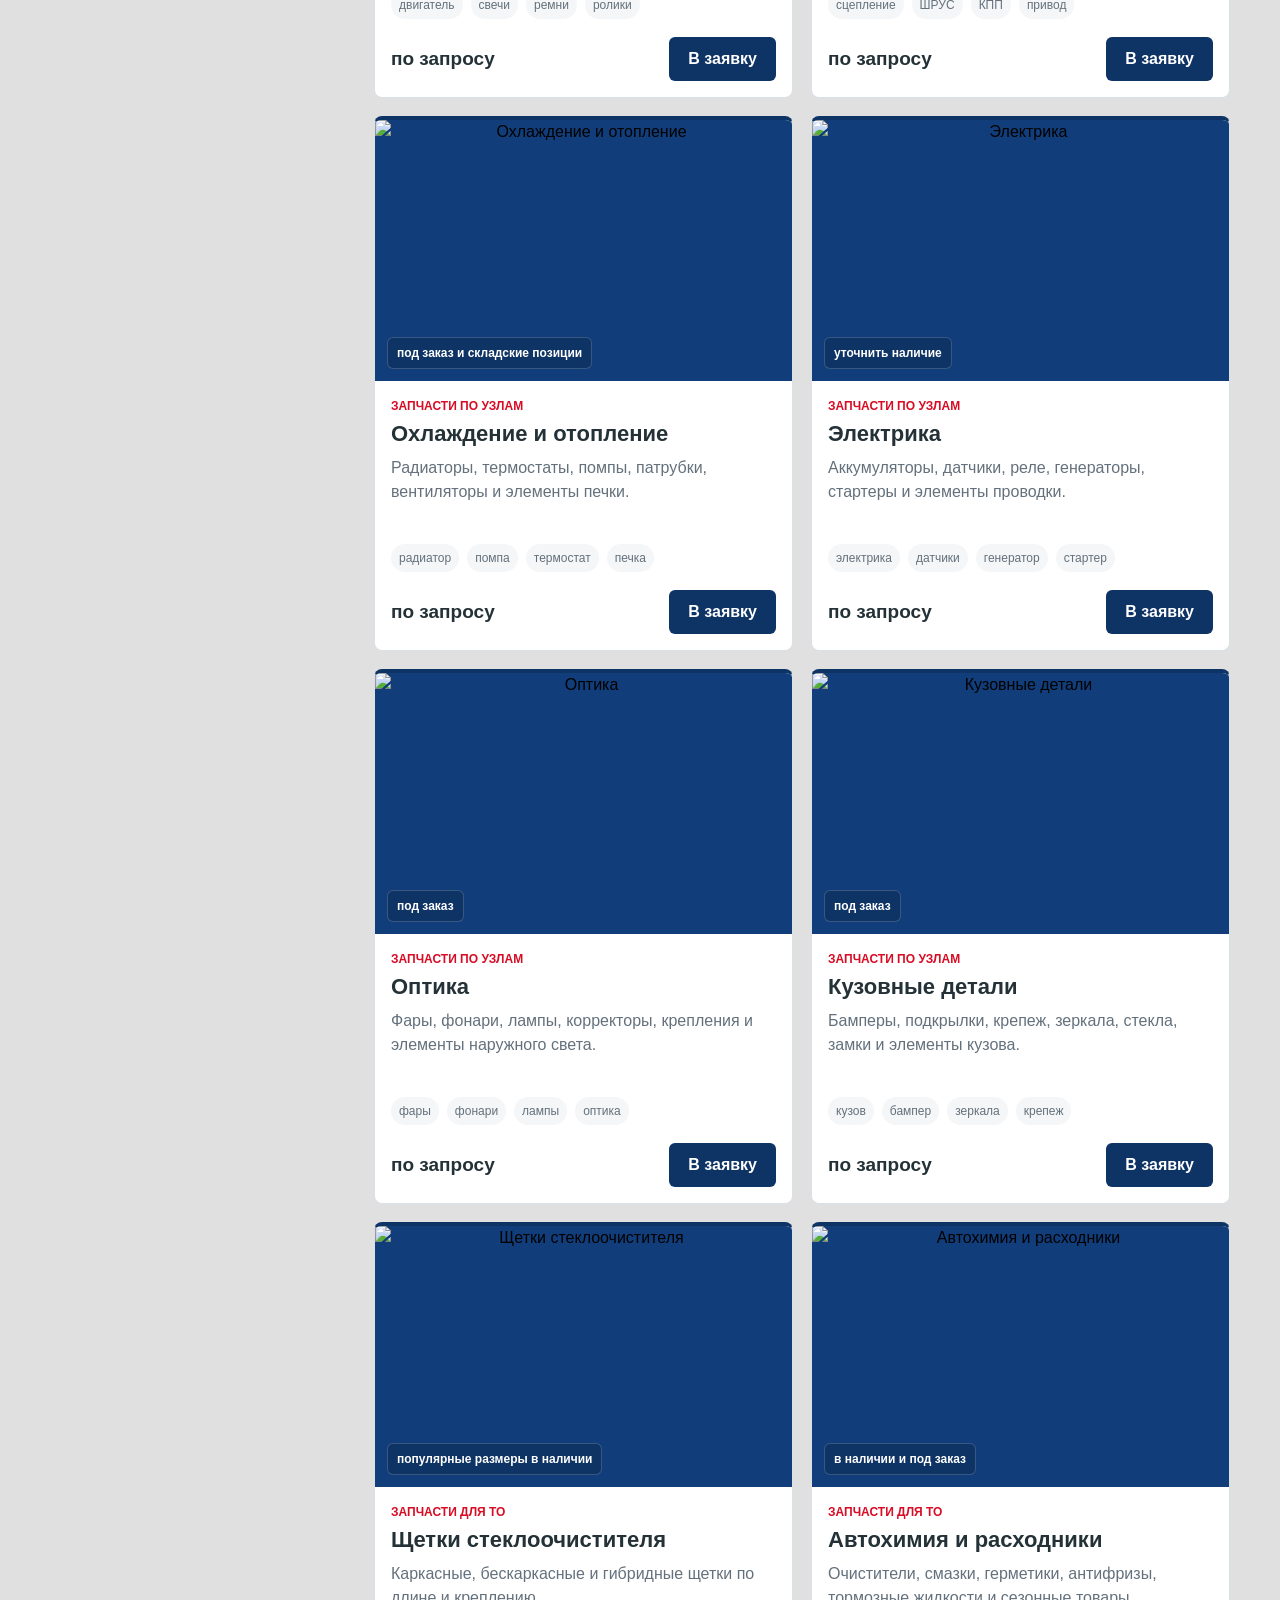
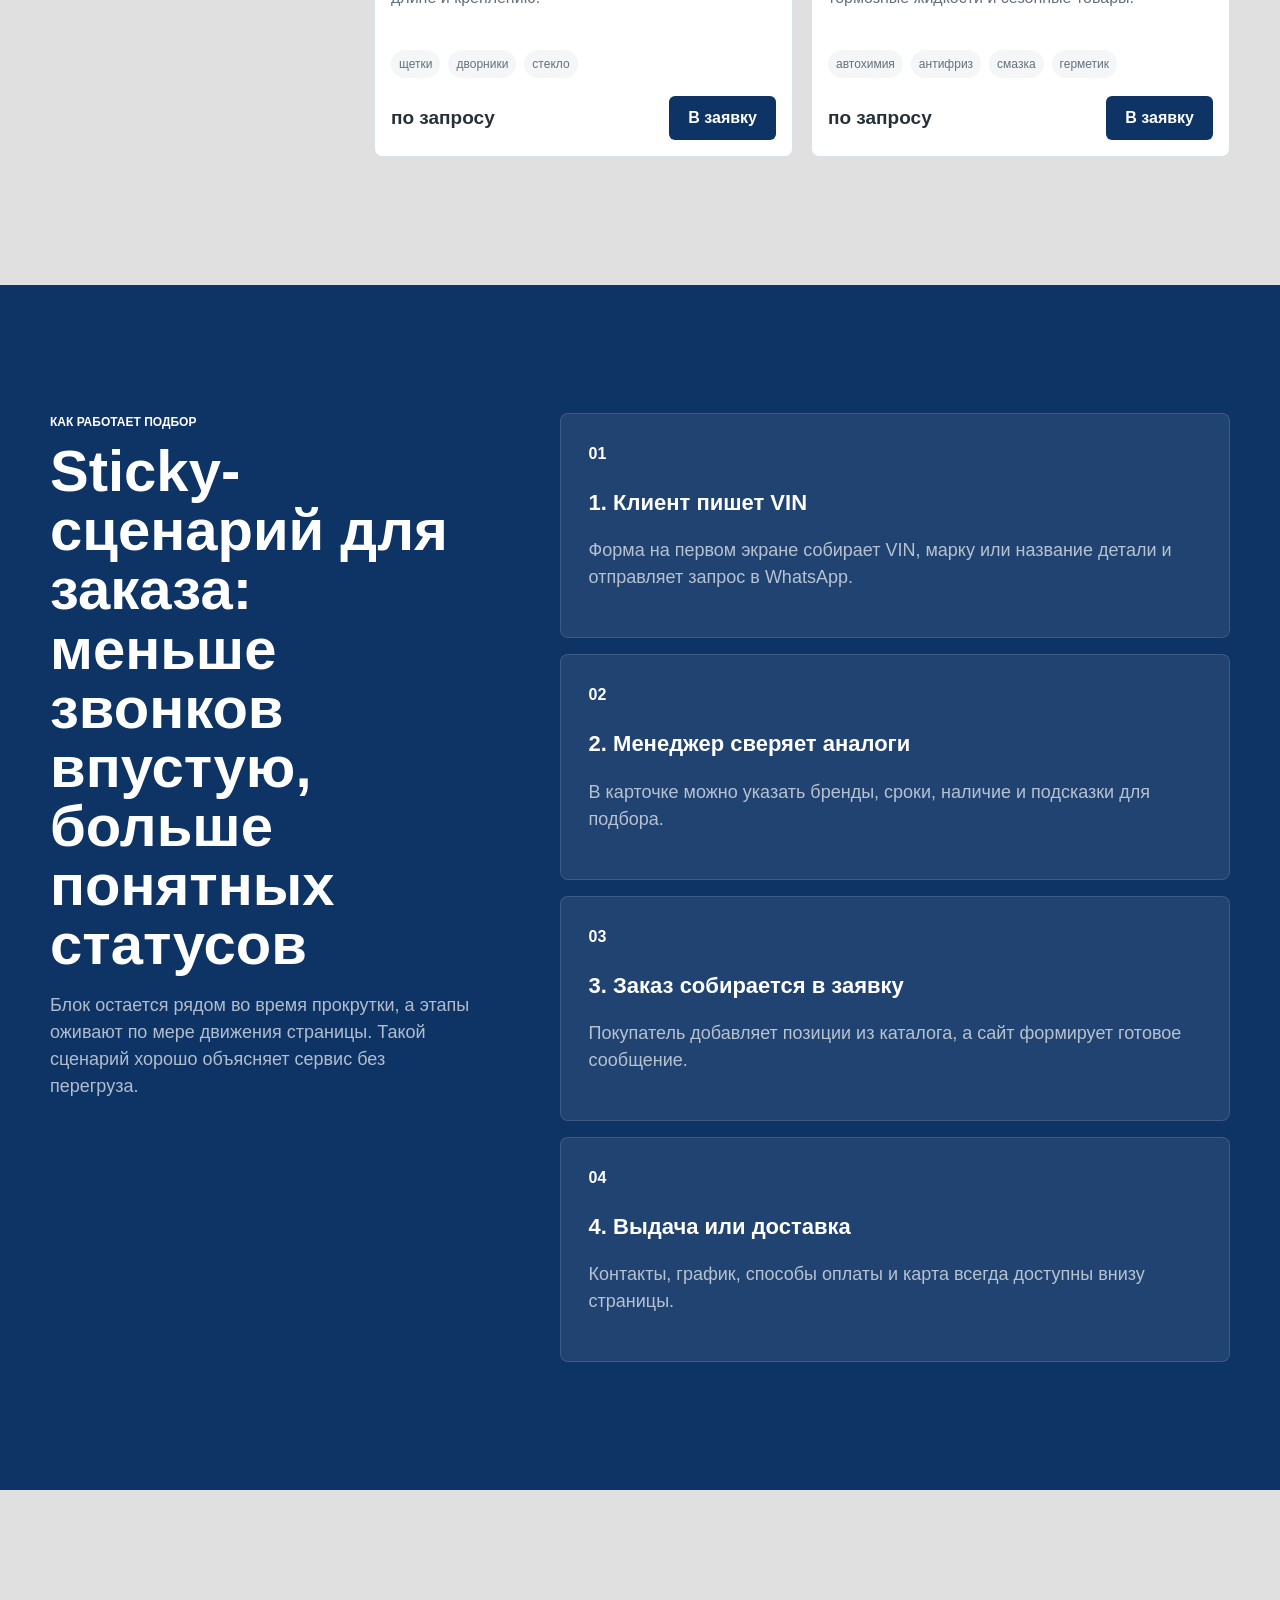
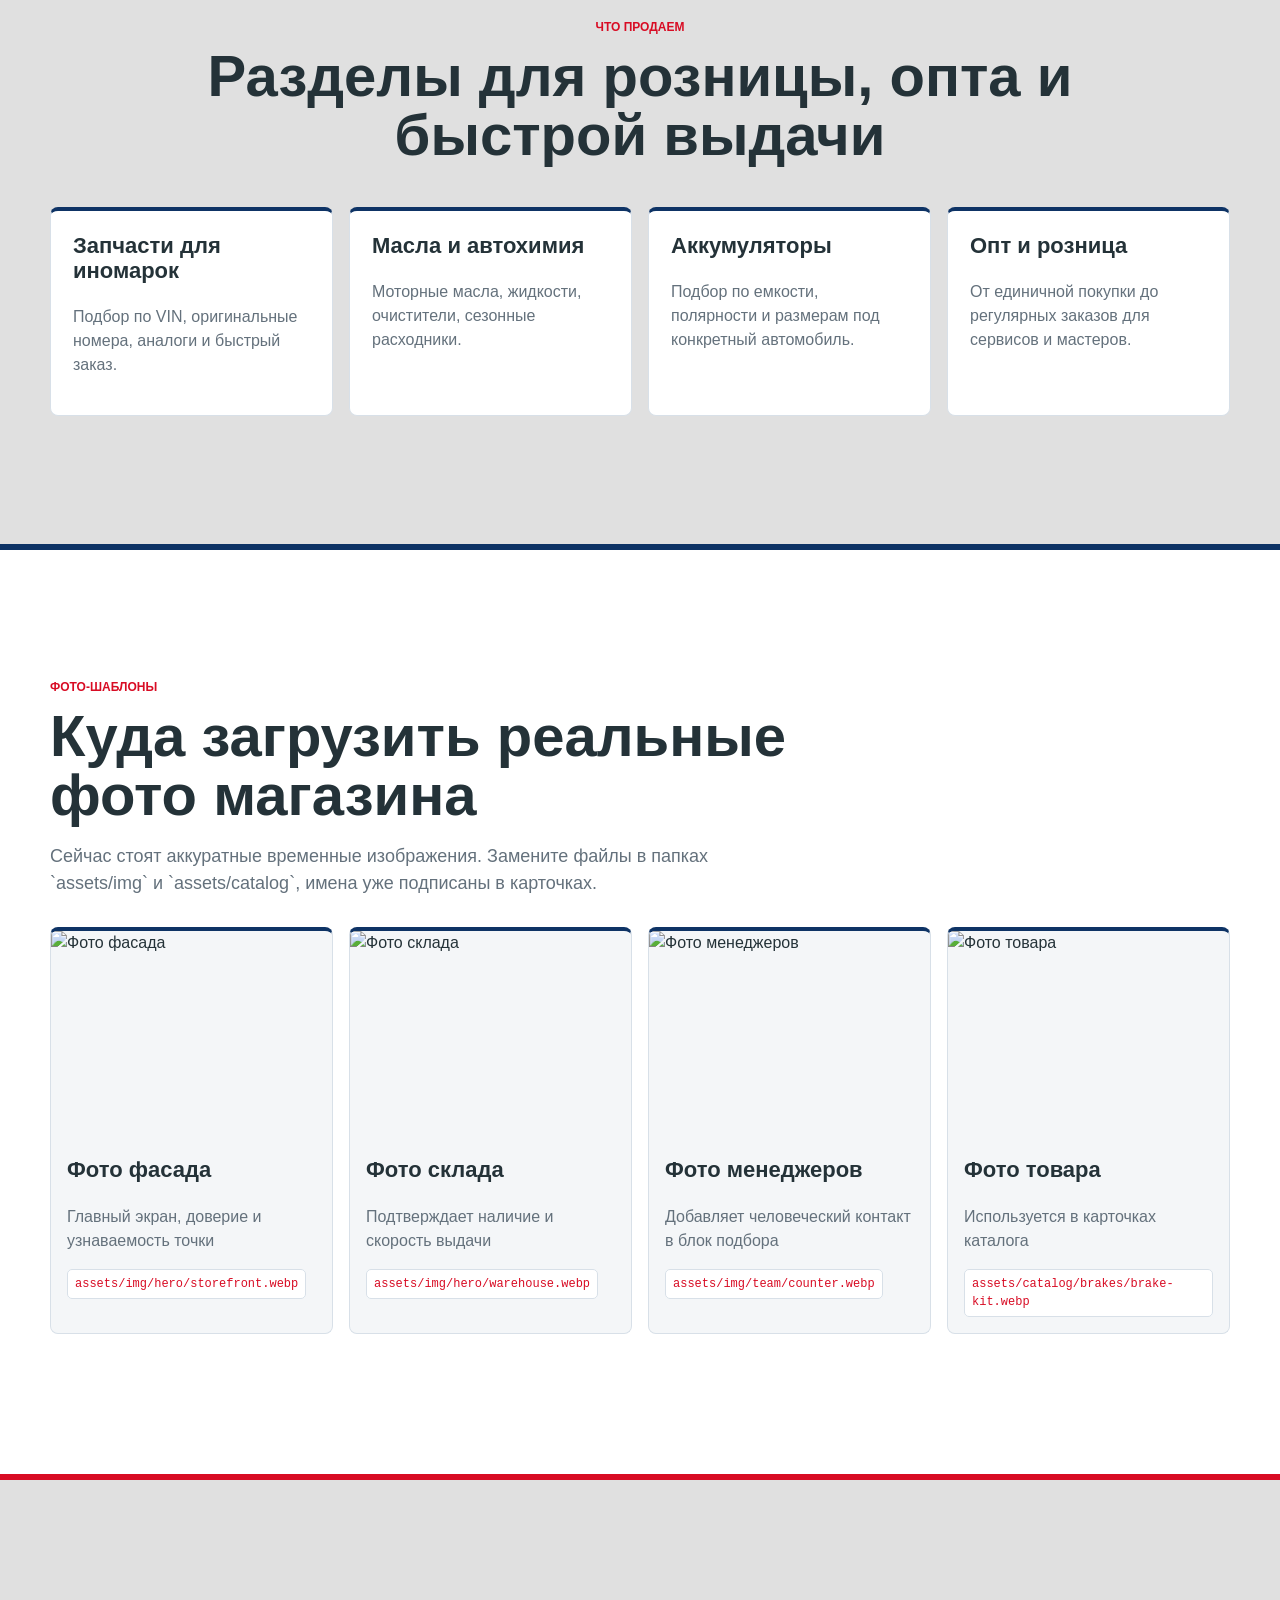
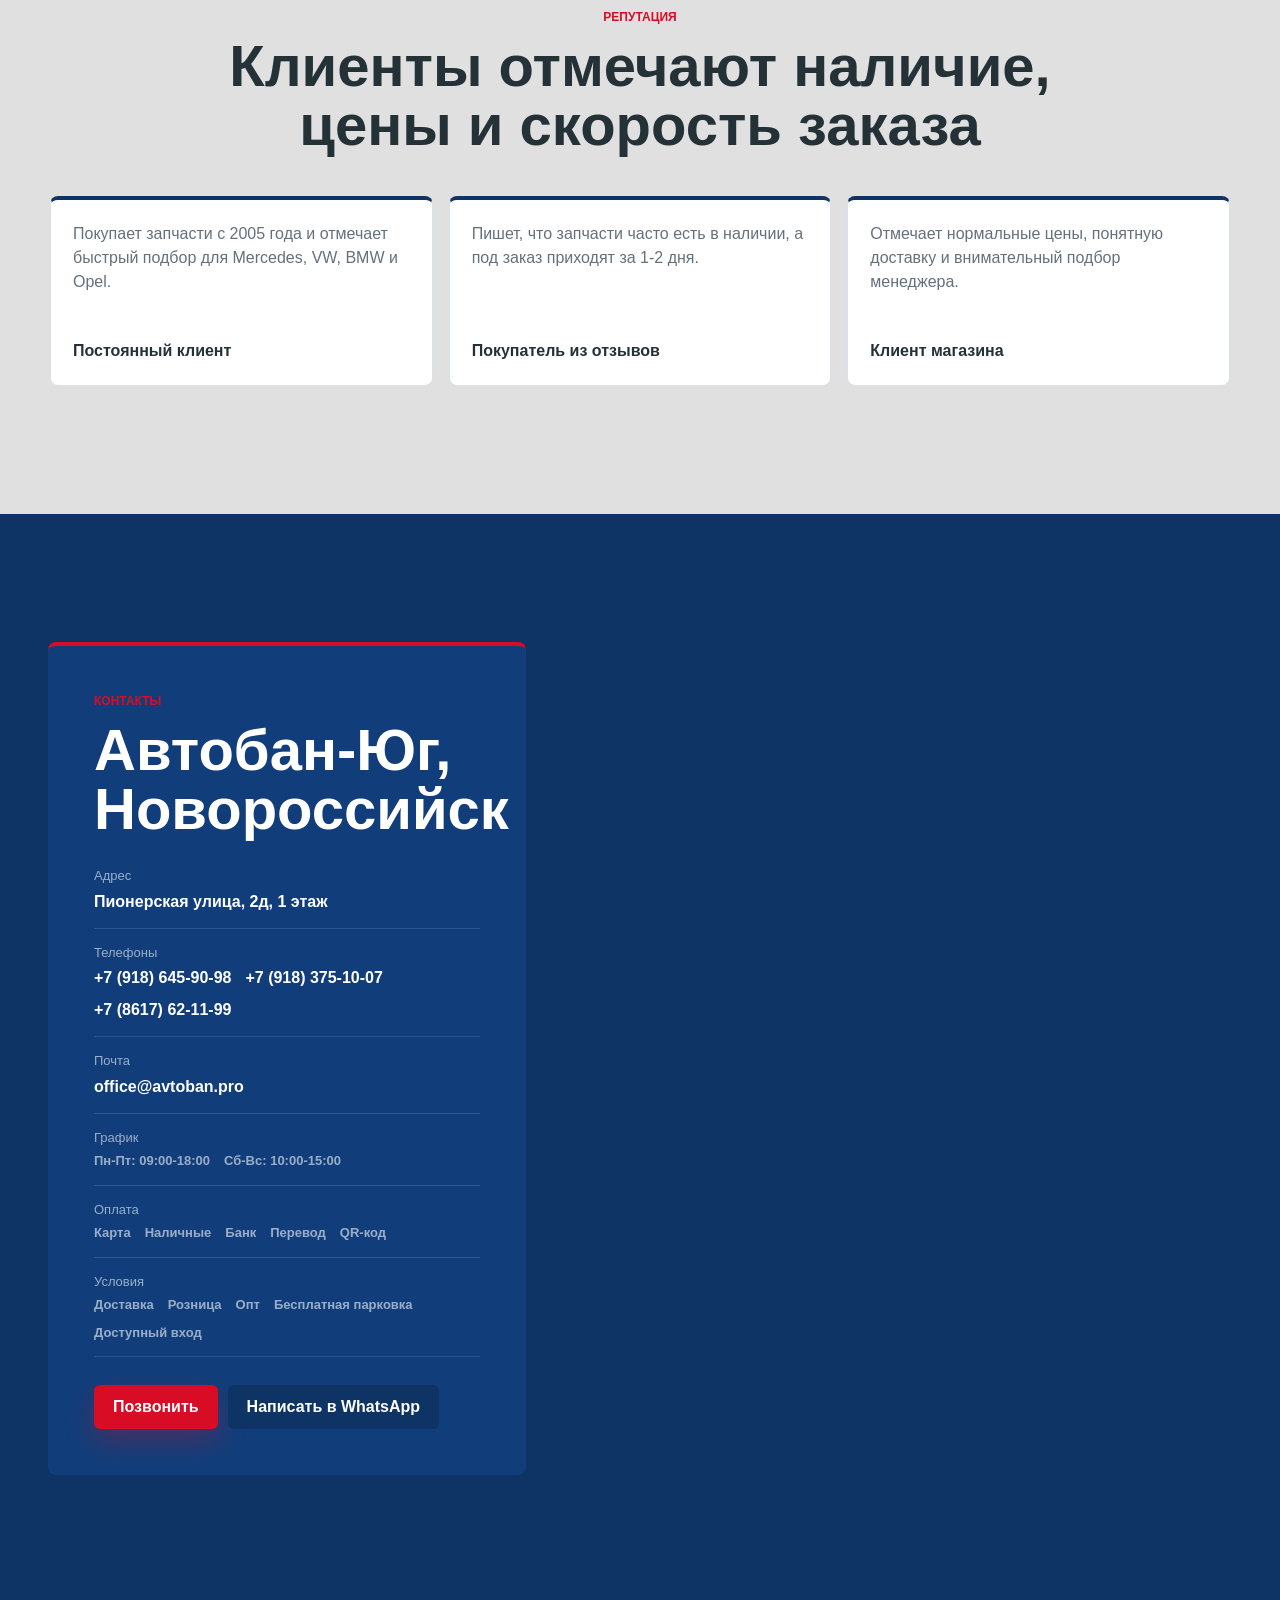
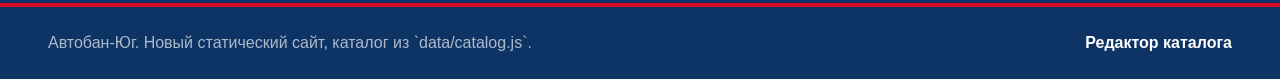
==== commit 53192180: "Expand catalog and replace hero slides" ====
--- a/index.html
+++ b/index.html
@@ -9,7 +9,7 @@
     />
     <title>Автобан-Юг | Автозапчасти в Новороссийске</title>
     <link rel="preconnect" href="https://images.unsplash.com" />
-    <link rel="stylesheet" href="styles.css?v=brand-3" />
+    <link rel="stylesheet" href="styles.css?v=catalog-4" />
   </head>
   <body>
     <header class="site-header" data-header>
@@ -153,6 +153,15 @@
                 </select>
               </label>
             </div>
+
+            <section class="brand-catalog reveal" id="brandCatalogBlock">
+              <div>
+                <p class="eyebrow">Каталог по маркам</p>
+                <h3>Марки перенесены со старого каталога</h3>
+                <p>Нажмите на марку, чтобы отфильтровать разделы и отправить заявку по конкретному автомобилю.</p>
+              </div>
+              <div class="make-grid" id="makeGrid"></div>
+            </section>
 
             <div class="product-grid" id="productGrid"></div>
           </div>
@@ -287,7 +296,8 @@
       <a href="admin.html">Редактор каталога</a>
     </footer>
 
-    <script src="data/catalog.js"></script>
-    <script src="scripts.js"></script>
+    <script src="data/catalog.js?v=catalog-4"></script>
+    <script src="data/catalog-full.js?v=catalog-4"></script>
+    <script src="scripts.js?v=catalog-4"></script>
   </body>
 </html>
--- a/styles.css
+++ b/styles.css
@@ -587,6 +587,65 @@
   border-radius: var(--radius);
 }
 
+.brand-catalog {
+  display: grid;
+  gap: 18px;
+  margin-bottom: 18px;
+  padding: 18px;
+  background: #fff;
+  border: 1px solid var(--line);
+  border-top: 4px solid var(--dark);
+  border-radius: var(--radius);
+}
+
+.brand-catalog h3 {
+  margin-bottom: 6px;
+}
+
+.brand-catalog p:not(.eyebrow) {
+  margin-bottom: 0;
+  color: var(--muted);
+}
+
+.make-grid {
+  display: grid;
+  grid-template-columns: repeat(auto-fill, minmax(112px, 1fr));
+  gap: 10px;
+}
+
+.make-card {
+  display: grid;
+  place-items: center;
+  gap: 8px;
+  min-height: 122px;
+  padding: 10px;
+  color: var(--ink);
+  background: var(--paper);
+  border: 1px solid var(--line);
+  border-radius: var(--radius);
+  cursor: pointer;
+  transition: transform 180ms ease, border-color 180ms ease, box-shadow 180ms ease;
+}
+
+.make-card:hover,
+.make-card.is-active {
+  transform: translateY(-2px);
+  border-color: var(--accent);
+  box-shadow: 0 12px 24px rgba(14, 51, 101, 0.14);
+}
+
+.make-card img {
+  width: 70px;
+  height: 70px;
+  object-fit: contain;
+}
+
+.make-card span {
+  font-size: 13px;
+  font-weight: 800;
+  text-align: center;
+}
+
 .catalog-toolbar p {
   margin: 0;
 }
